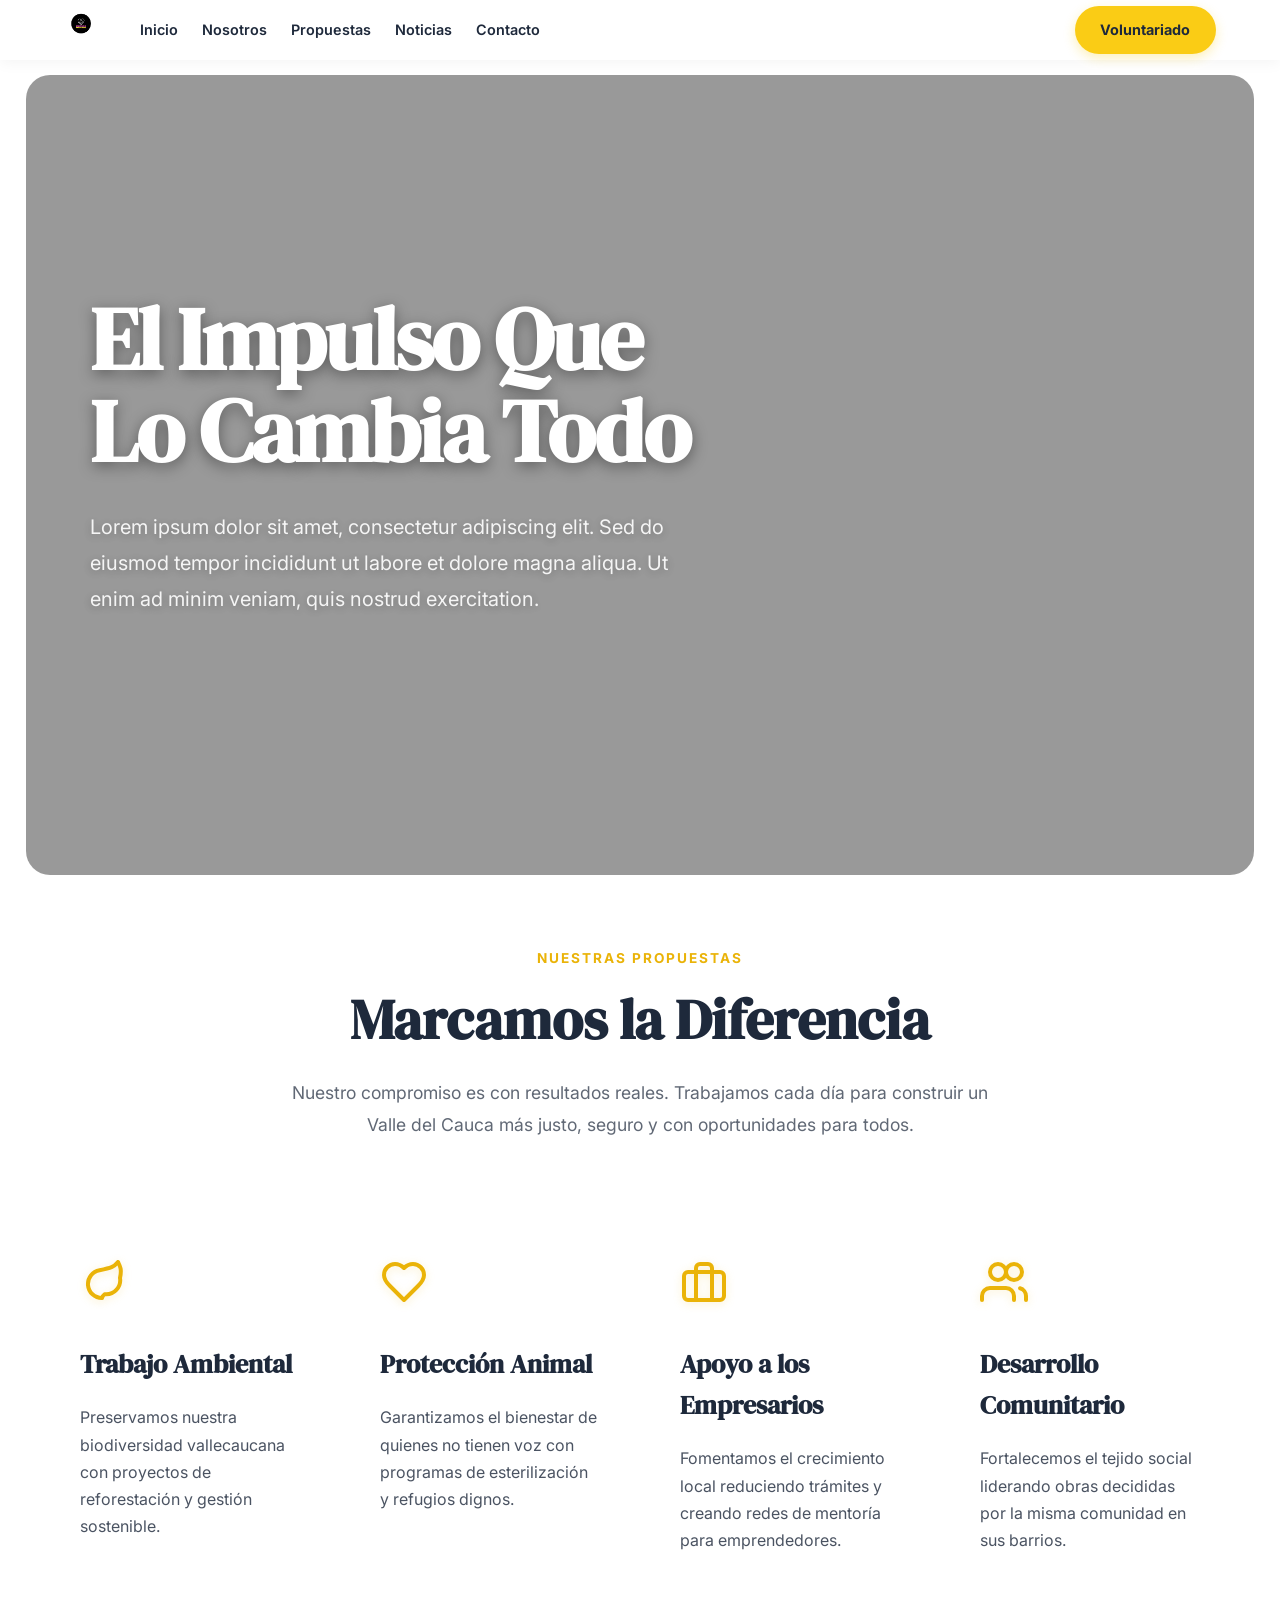
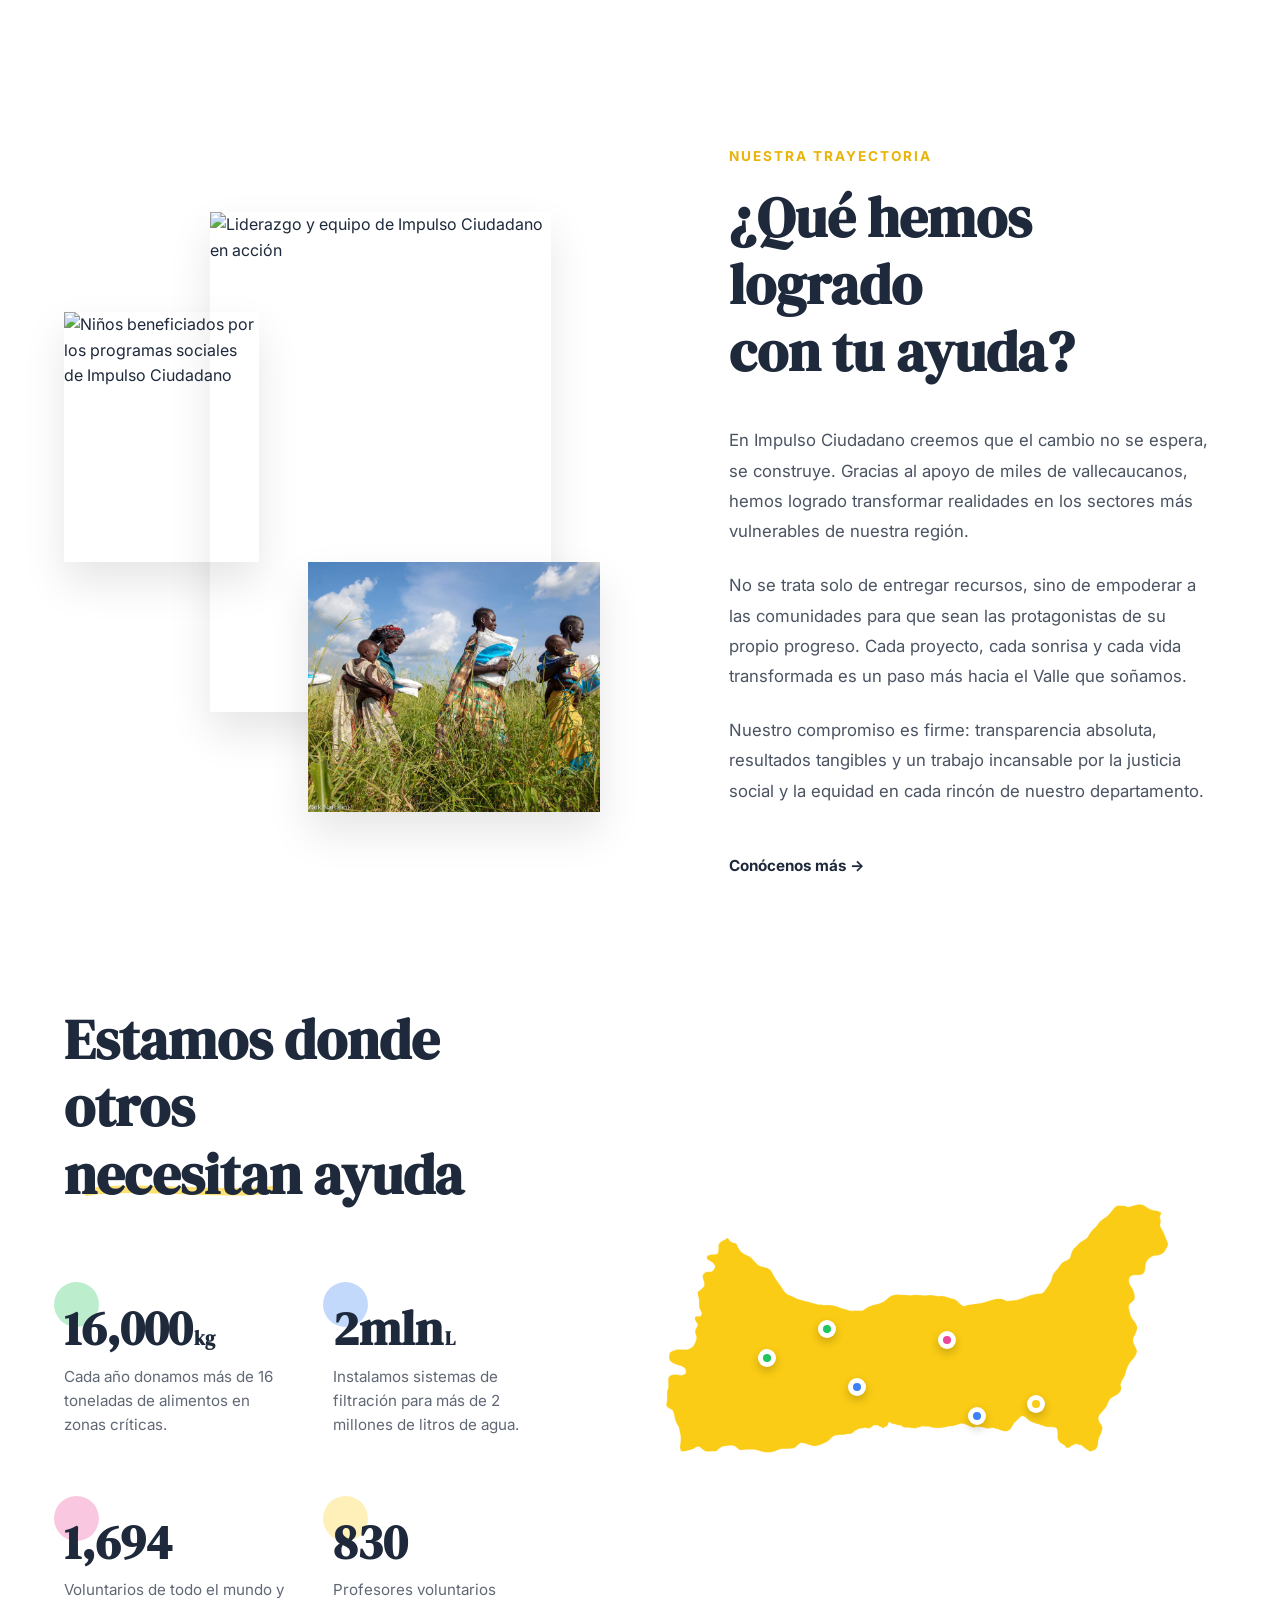
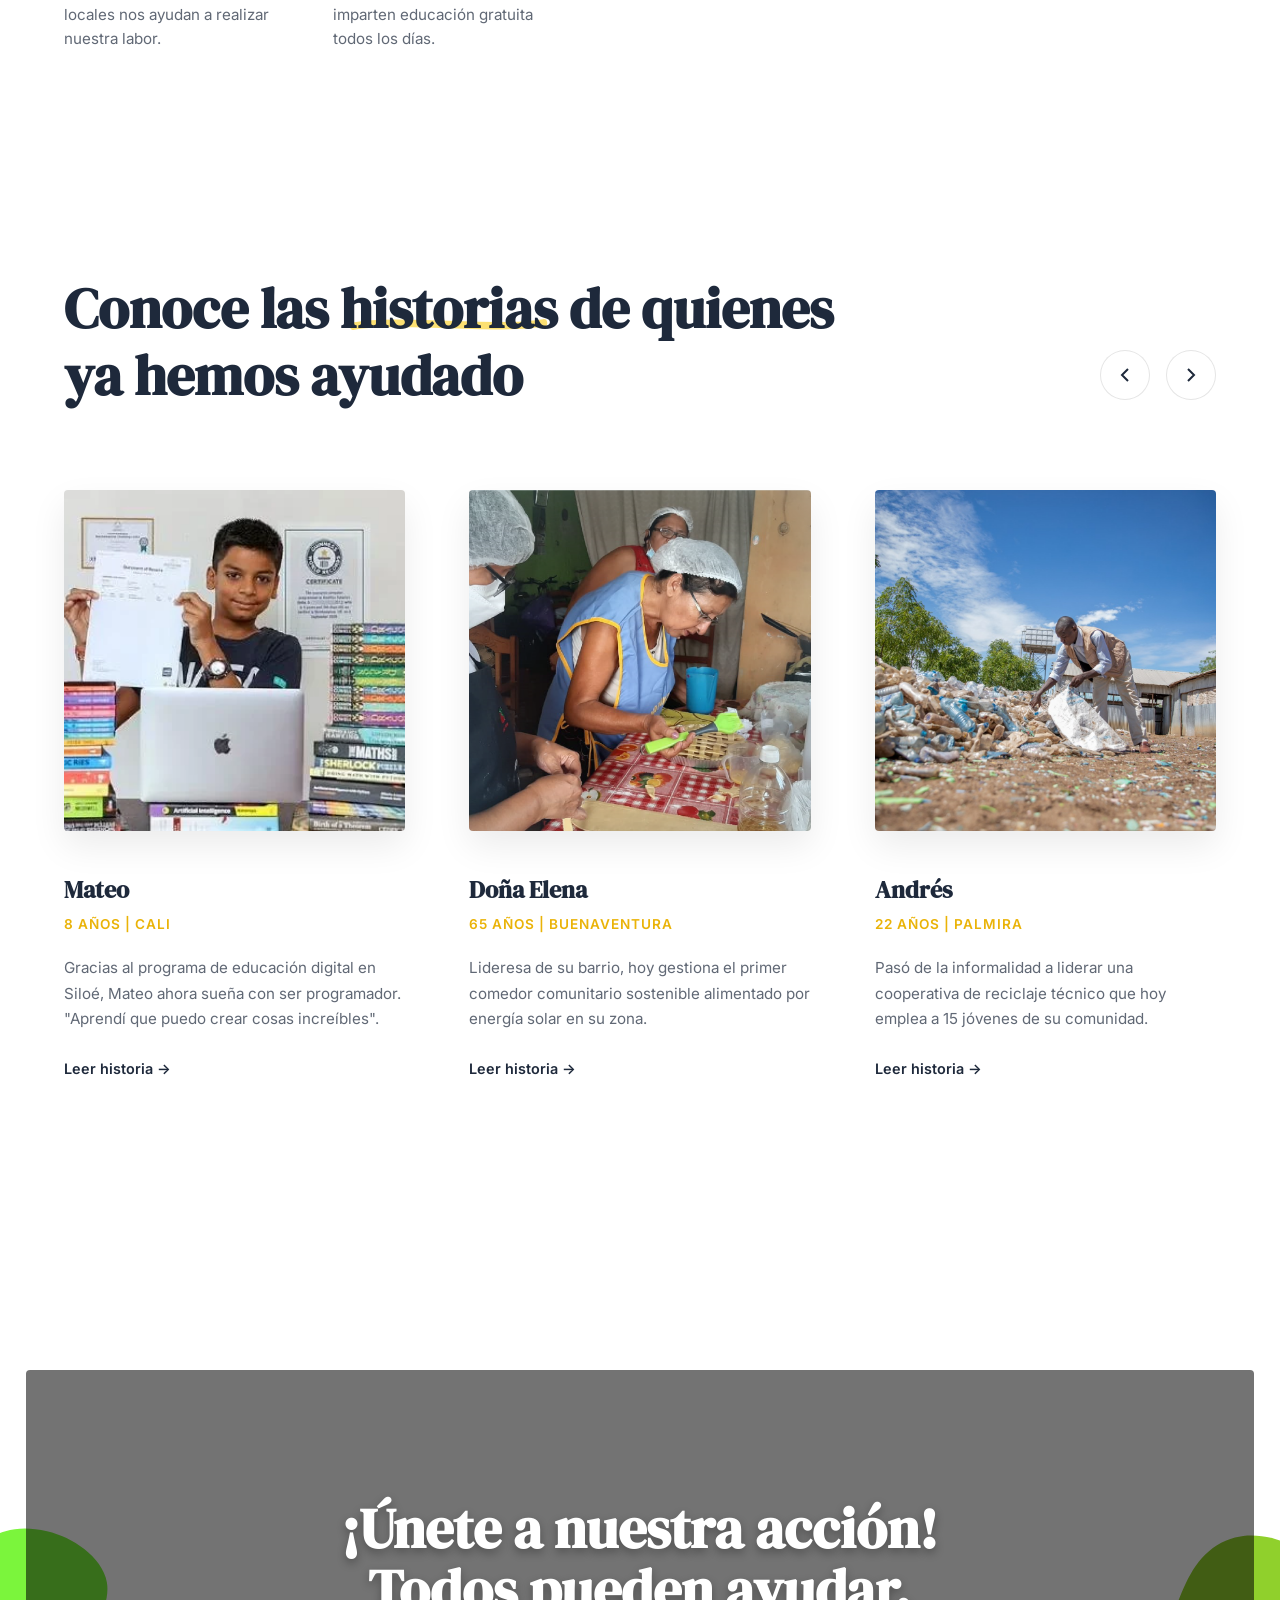
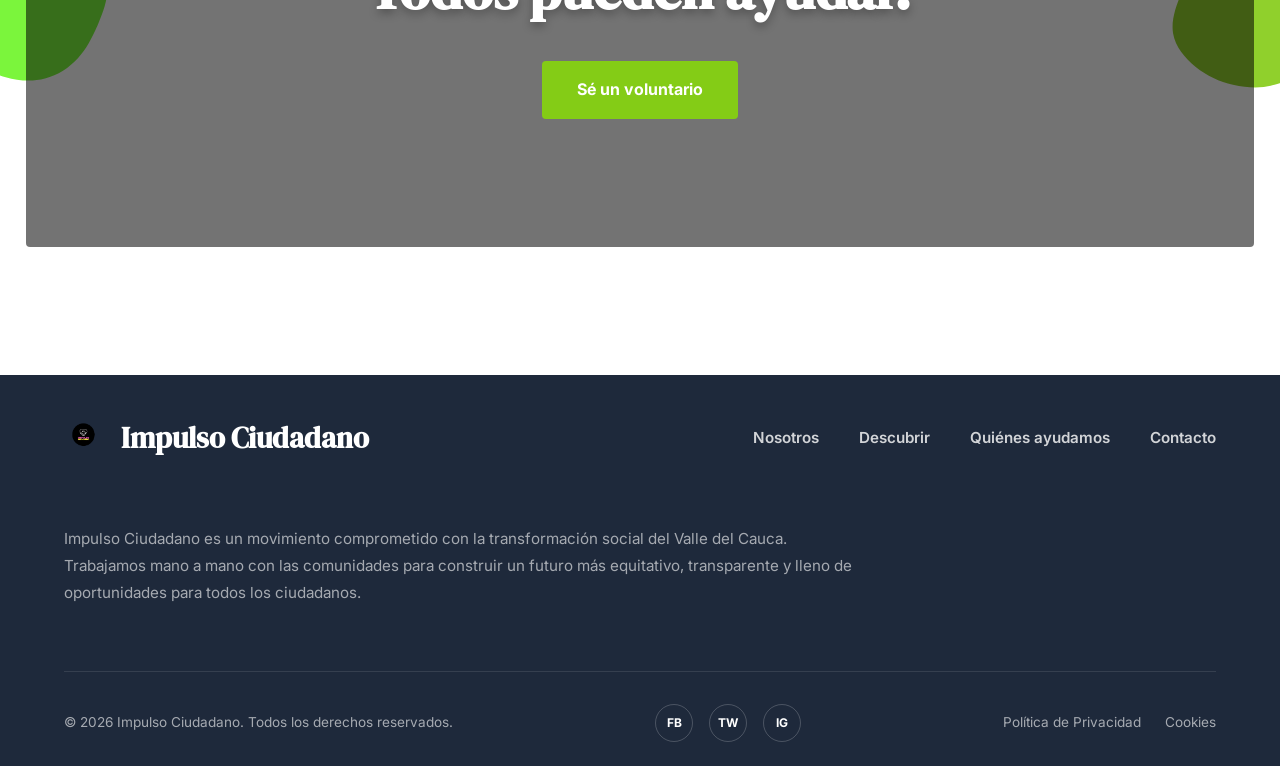
==== index.html @ 6edac65f "Update index.html" ====
<!DOCTYPE html>
<html lang="es">

<head>
    <!-- Esto es vital para el SEO básico y para que acepte tildes/eñes -->
    <meta charset="UTF-8">
    <meta name="viewport" content="width=device-width, initial-scale=1.0">
    <title>Impulso Ciudadano | Valle del Cauca</title>
    <meta name="description" content="Página oficial de Impulso Ciudadano. El cambio y futuro del Valle del Cauca.">

    <!-- Enlazamos nuestra hoja de estilos "CSS en su sitio" -->
    <link rel="stylesheet" href="style.css">

    <!-- Google Fonts: DM Serif Display para títulos y Inter para cuerpo -->
    <link
        href="https://fonts.googleapis.com/css2?family=DM+Serif+Display:ital@0;1&family=Inter:wght@400;700&display=swap"
        rel="stylesheet">
</head>

<body>

    <!-- 1. BARRA DE NAVEGACIÓN (HEADER) -->
    <header class="navbar" id="navbar">
        <!-- Contenedor para agrupar Logo y Links a la IZQUIERDA -->
        <div class="nav-left">
            <div class="logo-container">
                <a href="index.html">
                    <img src="assets/logo.png" alt="Logo Impulso Ciudadano" class="logo-img">
                </a>
            </div>

            <nav class="nav-menu" id="nav-menu">
                <ul class="nav-links">
                    <li><a href="#inicio">Inicio</a></li>
                    <li><a href="#nosotros">Nosotros</a></li>
                    <li><a href="#propuestas">Propuestas</a></li>
                    <li><a href="#noticias">Noticias</a></li>
                    <li><a href="#contacto">Contacto</a></li>
                    <li class="mobile-only"><a href="#voluntariado" class="btn-primary">Voluntariado</a></li>
                </ul>
            </nav>
        </div>

        <!-- LADO DERECHO: Botón de llamada a la acción y Menú Móvil -->
        <div class="header-actions">
            <a href="#voluntariado" class="btn-primary">Voluntariado</a>
            <button class="menu-toggle" id="menu-toggle" aria-label="Abrir menú">
                <span class="bar"></span>
                <span class="bar"></span>
                <span class="bar"></span>
            </button>
        </div>
    </header>

    <!-- 2. SECCIÓN PRINCIPAL (HERO) -->
    <section class="hero-section" id="inicio">
        <div class="hero-container">
            <!-- Columna Izquierda: Texto -->
            <div class="hero-text">
                <h1 class="hero-title">el impulso que <br>lo cambia todo</h1>
                <p class="hero-subtitle">
                    Lorem ipsum dolor sit amet, consectetur adipiscing elit. Sed do eiusmod tempor incididunt ut labore
                    et dolore magna aliqua. Ut enim ad minim veniam, quis nostrud exercitation.
                </p>
                <div class="hero-btns">
                </div>
            </div>

        </div>
    </section>

    <!-- 3. SECCIÓN DE PROPUESTAS (Marcamos la Diferencia) -->
    <section class="proposals-section" id="propuestas">
        <div class="proposals-header">
            <span class="section-tag">NUESTRAS PROPUESTAS</span>
            <h2 class="section-title">Marcamos la Diferencia</h2>
            <p class="section-subtitle">
                Nuestro compromiso es con resultados reales. Trabajamos cada día para construir
                un Valle del Cauca más justo, seguro y con oportunidades para todos.
            </p>
        </div>

        <div class="proposals-grid">
            <!-- Tarjeta 1: Seguridad -->
            <div class="proposal-card">
                <div class="card-icon">
                    <svg xmlns="http://www.w3.org/2000/svg" width="48" height="48" viewBox="0 0 24 24" fill="none"
                        stroke="currentColor" stroke-width="2" stroke-linecap="round" stroke-linejoin="round"
                        class="icon-yellow">
                        <path d="M11 20A7 7 0 0 1 9.8 6.1C15.5 5 17 4.48 19 2c1 2 2 3.5 1 8a7 7 0 0 1-7.7 8.1c-1.1.9-1.3 1.9-1.3 1.9z"></path>
                    </svg>
                </div>
                <h3 class="card-title">Trabajo Ambiental</h3>
                <p class="card-text">Preservamos nuestra biodiversidad vallecaucana con proyectos de reforestación y gestión sostenible.</p>
            </div>

            <!-- Tarjeta 2: Educación -->
            <div class="proposal-card">
                <div class="card-icon">
                    <svg xmlns="http://www.w3.org/2000/svg" width="48" height="48" viewBox="0 0 24 24" fill="none"
                        stroke="currentColor" stroke-width="2" stroke-linecap="round" stroke-linejoin="round"
                        class="icon-yellow">
                        <path d="M19 14c1.49-1.46 3-3.21 3-5.5A5.5 5.5 0 0 0 16.5 3c-1.76 0-3 .5-4.5 2-1.5-1.5-2.74-2-4.5-2A5.5 5.5 0 0 0 2 8.5c0 2.3 1.5 4.05 3 5.5l7 7Z"></path>
                    </svg>
                </div>
                <h3 class="card-title">Protección Animal</h3>
                <p class="card-text">Garantizamos el bienestar de quienes no tienen voz con programas de esterilización y refugios dignos.</p>
            </div>

            <!-- Tarjeta 3: Impacto Real -->
            <div class="proposal-card">
                <div class="card-icon">
                    <svg xmlns="http://www.w3.org/2000/svg" width="48" height="48" viewBox="0 0 24 24" fill="none"
                        stroke="currentColor" stroke-width="2" stroke-linecap="round" stroke-linejoin="round"
                        class="icon-yellow">
                        <rect x="2" y="7" width="20" height="14" rx="2" ry="2"></rect>
                        <path d="M16 21V5a2 2 0 0 0-2-2h-4a2 2 0 0 0-2 2v16"></path>
                    </svg>
                </div>
                <h3 class="card-title">Apoyo a los Empresarios</h3>
                <p class="card-text">Fomentamos el crecimiento local reduciendo trámites y creando redes de mentoría para emprendedores.</p>
            </div>

            <!-- Tarjeta 4: Red Social -->
            <div class="proposal-card">
                <div class="card-icon">
                    <svg xmlns="http://www.w3.org/2000/svg" width="48" height="48" viewBox="0 0 24 24" fill="none"
                        stroke="currentColor" stroke-width="2" stroke-linecap="round" stroke-linejoin="round"
                        class="icon-yellow">
                        <path d="M17 21v-2a4 4 0 0 0-4-4H5a4 4 0 0 0-4 4v2"></path>
                        <circle cx="9" cy="7" r="4"></circle>
                        <path d="M23 21v-2a4 4 0 0 0-3-3.87"></path>
                        <circle cx="17" cy="7" r="4"></circle>
                    </svg>
                </div>
                <h3 class="card-title">Desarrollo Comunitario</h3>
                <p class="card-text">Fortalecemos el tejido social liderando obras decididas por la misma comunidad en sus barrios.</p>
            </div>
        </div>
    </section>

    <!-- 4. SECCIÓN NOSOTROS (Sobre el Movimiento) -->
    <section class="about-section" id="nosotros">
        <!-- ... (Contenido anterior se mantiene) ... -->
        <div class="about-container">
            <!-- Columna Izquierda: Collage de Imágenes con Acentos Artísticos -->
            <div class="about-visuals">
                <div class="collage-grid">
                    <!-- Imagen Principal (Vertical) -->
                    <div class="collage-item main-img">
                        <!-- Imagen Principal: El corazón del equipo y su liderazgo -->
                        <img src="assets/img1.jpg" alt="Liderazgo y equipo de Impulso Ciudadano en acción">
                    </div>
                    <!-- Imagen Secundaria (Cuadrada Izquierda) -->
                    <div class="collage-item side-img">
                        <!-- Imagen Secundaria: Niños participando en actividades comunitarias -->
                        <img src="assets/b2.jpeg" alt="Niños beneficiados por los programas sociales de Impulso Ciudadano">
                    </div>
                    <!-- Imagen Terciaria (Detalle Abajo) -->
                    <div class="collage-item detail-img">
                        <!-- Imagen de Detalle: Resultados tangibles del trabajo social -->
                        <img src="assets/img3.jpg" alt="Proyectos sociales completados y resultados directos">
                    </div>
                    <!-- Acentos de Pincelada (Decoración) -->
                    <div class="brush-accent accent-1"></div>
                    <div class="brush-accent accent-2"></div>
                </div>
            </div>

            <!-- Columna Derecha: El Relato y Acción -->
            <div class="about-content">
                <span class="section-tag">NUESTRA TRAYECTORIA</span>
                <h2 class="section-title">¿Qué hemos logrado <br>con tu ayuda?</h2>

                <div class="about-text">
                    <p>
                        En Impulso Ciudadano creemos que el cambio no se espera, se construye. Gracias al apoyo de miles
                        de vallecaucanos, hemos logrado transformar realidades en los sectores más vulnerables de
                        nuestra región.
                    </p>
                    <p>
                        No se trata solo de entregar recursos, sino de empoderar a las comunidades para que sean las
                        protagonistas de su propio progreso. Cada proyecto, cada sonrisa y cada vida transformada es un
                        paso más hacia el Valle que soñamos.
                    </p>
                    <p>
                        Nuestro compromiso es firme: transparencia absoluta, resultados tangibles y un trabajo
                        incansable por la justicia social y la equidad en cada rincón de nuestro departamento.
                    </p>
                </div>

                <div class="about-actions">
                    <a href="#nosotros" class="link-more">Conócenos más →</a>
                </div>
            </div>
        </div>
    </section>

    <!-- 5. SECCIÓN IMPACTO (Cifras y Mapa de Palmira) -->
    <section class="impact-section" id="impacto">
        <div class="impact-container">
            <!-- Lado Izquierdo: Título y Cifras -->
            <div class="impact-info">
                <h2 class="section-title">Estamos donde otros <br><span class="highlight">necesitan</span> ayuda</h2>

                <div class="stats-grid">
                    <!-- Stat 1 -->
                    <div class="stat-item st-green">
                        <div class="stat-number">16,000<small>kg</small></div>
                        <p class="stat-desc">Cada año donamos más de 16 toneladas de alimentos en zonas críticas.</p>
                    </div>
                    <!-- Stat 2 -->
                    <div class="stat-item st-blue">
                        <div class="stat-number">2mln<small>L</small></div>
                        <p class="stat-desc">Instalamos sistemas de filtración para más de 2 millones de litros de agua.
                        </p>
                    </div>
                    <!-- Stat 3 -->
                    <div class="stat-item st-pink">
                        <div class="stat-number">1,694</div>
                        <p class="stat-desc">Voluntarios de todo el mundo y locales nos ayudan a realizar nuestra labor.
                        </p>
                    </div>
                    <!-- Stat 4 -->
                    <div class="stat-item st-yellow">
                        <div class="stat-number">830</div>
                        <p class="stat-desc">Profesores voluntarios imparten educación gratuita todos los días.</p>
                    </div>
                </div>
            </div>

            <!-- Lado Derecho: Mapa de Palmira Artístico -->
            <div class="impact-visual">
                <div class="map-wrapper">
                    <!-- Usamos la nueva imagen 'palmira 2' con una clase para aplicar colores dinámicamente -->
                    <div class="map-artistic-mask">
                        <img src="assets/palmira%202.png" alt="Mapa de impacto en Palmira" class="palmira-map-img">
                    </div>

                    <!-- Marcadores en el mapa (Bajados un poco para encajar en Palmira) -->
                    <div class="map-marker m-green" style="top: 55%; left: 25%;"></div>
                    <div class="map-marker m-blue" style="top: 60%; left: 40%;"></div>
                    <div class="map-marker m-pink" style="top: 52%; left: 55%;"></div>
                    <div class="map-marker m-yellow" style="top: 63%; left: 70%;"></div>
                    <div class="map-marker m-green" style="top: 50%; left: 35%;"></div>
                    <div class="map-marker m-blue" style="top: 65%; left: 60%;"></div>
                </div>
            </div>
        </div>
    </section>

    <!-- 6. SECCIÓN HISTORIAS (Testimonios de Impacto) -->
    <section class="stories-section" id="noticias">
        <!-- ... (Contenido anterior se mantiene) ... -->
        <div class="stories-container">
            <!-- Encabezado con Navegación -->
            <div class="stories-header">
                <h2 class="section-title">Conoce las <span class="highlight">historias</span> de quienes <br>ya hemos
                    ayudado</h2>
                <div class="stories-nav">
                    <button class="nav-btn prev" aria-label="Anterior">
                        <svg viewBox="0 0 24 24" fill="none" stroke="currentColor" stroke-width="2">
                            <path d="M15 18l-6-6 6-6" />
                        </svg>
                    </button>
                    <button class="nav-btn next" aria-label="Siguiente">
                        <svg viewBox="0 0 24 24" fill="none" stroke="currentColor" stroke-width="2">
                            <path d="M9 18l6-6-6-6" />
                        </svg>
                    </button>
                </div>
            </div>

            <!-- Rejilla de Historias -->
            <div class="stories-grid">
                <!-- Historia 1 -->
                <article class="story-card">
                    <div class="story-visual">
                        <img src="assets/c1.jpg" alt="Mateo">
                    </div>
                    <div class="story-info">
                        <h3 class="story-name">Mateo</h3>
                        <span class="story-meta">8 años | Cali</span>
                        <p class="story-desc">
                            Gracias al programa de educación digital en Siloé, Mateo ahora sueña con ser programador.
                            "Aprendí que puedo crear cosas increíbles".
                        </p>
                        <a href="#historias" class="link-story">Leer historia →</a>
                    </div>
                </article>

                <!-- Historia 2 -->
                <article class="story-card">
                    <div class="story-visual">
                        <img src="assets/c2.png" alt="Doña Elena">
                    </div>
                    <div class="story-info">
                        <h3 class="story-name">Doña Elena</h3>
                        <span class="story-meta">65 años | Buenaventura</span>
                        <p class="story-desc">
                            Lideresa de su barrio, hoy gestiona el primer comedor comunitario sostenible alimentado por
                            energía solar en su zona.
                        </p>
                        <a href="#historias" class="link-story">Leer historia →</a>
                    </div>
                </article>

                <!-- Historia 3 -->
                <article class="story-card">
                    <div class="story-visual">
                        <img src="assets/c3.jpg" alt="Andrés">
                    </div>
                    <div class="story-info">
                        <h3 class="story-name">Andrés</h3>
                        <span class="story-meta">22 años | Palmira</span>
                        <p class="story-desc">
                            Pasó de la informalidad a liderar una cooperativa de reciclaje técnico que hoy emplea a 15
                            jóvenes de su comunidad.
                        </p>
                        <a href="#historias" class="link-story">Leer historia →</a>
                    </div>
                </article>
            </div>
        </div>
    </section>

    <!-- 7. SECCIÓN CTA (Llamada a la Acción) -->
    <section class="cta-banner" id="voluntariado">
        <div class="cta-overlay"></div>
        <div class="cta-content">
            <h2 class="cta-title">¡Únete a nuestra acción!<br>Todos pueden ayudar.</h2>
            <div class="cta-buttons">
                <a href="#unete" class="btn-green-cta">Sé un voluntario</a>
            </div>
        </div>
        <!-- Acentos de Pincelada Decorativos -->
        <div class="brush-cta-left"></div>
        <div class="brush-cta-right"></div>
    </section>

    <!-- 9. FOOTER PROFESIONAL -->
    <footer class="footer-main">
        <div class="footer-top">
            <div class="footer-brand">
                <img src="assets/logo.png" alt="Logo Impulso Ciudadano" class="footer-logo">
                <span class="brand-name">Impulso Ciudadano</span>
            </div>
            <nav class="footer-nav">
                <a href="#nosotros">Nosotros</a>
                <a href="#descubrir">Descubrir</a>
                <a href="#quienes">Quiénes ayudamos</a>
                <a href="#contacto">Contacto</a>
            </nav>
        </div>
        <div class="footer-body">
            <p>Impulso Ciudadano es un movimiento comprometido con la transformación social del Valle del Cauca.
                Trabajamos mano a mano con las comunidades para construir un futuro más equitativo, transparente y lleno
                de oportunidades para todos los ciudadanos.</p>
        </div>
        <div class="footer-bottom">
            <p class="copyright">© 2026 Impulso Ciudadano. Todos los derechos reservados.</p>
            
            <!-- Redes Sociales reubicadas aquí para mayor limpieza -->
            <div class="social-links-footer">
                <a href="#" aria-label="Facebook">FB</a>
                <a href="#" aria-label="Twitter">TW</a>
                <a href="#" aria-label="Instagram">IG</a>
            </div>

            <div class="legal-links">
                <a href="#">Política de Privacidad</a>
                <a href="#">Cookies</a>
            </div>
        </div>
    </footer>

    <!-- Enlazamos nuestro JavaScript al final para que cargue súper rápido -->
    <script src="script.js"></script>
</body>

</html>
---- style.css ----
/*
  ¡Hola! Aquí está nuestra hoja de estilos pura.
  Empezamos definiendo nuestras "Variables" en :root para no tener que recordar
  cada código de color a lo largo del diseño.
*/
:root {
  --color-primary: #facc15;
  /* Amarillo brillante (Impulso) */
  --color-primary-dark: #eab308;
  /* Amarillo un poco más oscuro para gradientes premium */
  --color-secondary: #ffffff;
  /* Blanco puro (Transparencia) */
  --color-dark: #1e293b;
  /* Gris muy oscuro/Azulado para textos elegantes */
  --color-background: #fafafa;
  /* Un blanco un poquito grisáceo para dar profundidad */

  --font-main: "Inter", sans-serif;
  --font-titles: "DM Serif Display", serif;
}

/* =========================================
   RESETEOS Y CONFIGURACIONES BÁSICAS 
   ========================================= */
* {
  margin: 0;
  padding: 0;
  box-sizing: border-box;
  /* Esto evita que los marcos rompan los tamaños exactos */
}

body {
  font-family: var(--font-main);
  background-color: var(--color-secondary); /* Solid white background */
  color: var(--color-dark);
  line-height: 1.6;
}

a {
  text-decoration: none;
  color: inherit;
}

ul {
  list-style: none;
  /* Quitamos los viñetas (puntos) de las listas */
}

/* =========================================
   BARRA DE NAVEGACIÓN (HEADER)
   ========================================= */
.navbar {
  display: flex;
  justify-content: space-between;
  /* Espacio entre [Logo+Nav] y [Botón] */
  align-items: center;
  padding: 0 5%;
  background-color: var(--color-secondary);
  /* Antes era transparente, ahora blanco desde el inicio */
  box-shadow: 0 2px 15px rgba(0, 0, 0, 0.05);
  position: fixed;
  /* Flota sobre el contenido */
  width: 100%;
  top: 0;
  left: 0;
  z-index: 1000;
  height: 60px;
  /* Grosor ultra-minimalista */
  transition: all 0.4s cubic-bezier(0.4, 0, 0.2, 1);
}

/* Estado del Navbar cuando el usuario baja (Scroll) */
.navbar.scrolled {
  background-color: rgba(255, 255, 255, 0.95);
  /* Blanco con un toque traslúcido */
  backdrop-filter: blur(10px);
  /* Efecto cristalino (Glassmorphism) */
  height: 48px;
  /* Altura mínima en scroll */
  box-shadow: 0 4px 20px rgba(0, 0, 0, 0.08);
}

/* 1. Zona Izquierda Agrupada (Contenedor nuevo) */
.nav-left {
  display: flex;
  align-items: center;
  gap: 2.5rem;
  /* El espacio entre logo y links */
}

.logo-container {
  display: flex;
  align-items: center;
}

.logo-img {
  height: 35px;
  width: auto;
  transition: transform 0.3s ease;
}

/* 2. Menú de Navegación */
.nav-links {
  display: flex;
  gap: 1.5rem;
  align-items: center;
}

.nav-links li a {
  color: var(--color-dark);
  font-weight: 600;
  font-size: 0.9rem;
  transition: all 0.3s ease;
  position: relative;
  white-space: nowrap;
}

.nav-links li a::after {
  content: "";
  position: absolute;
  bottom: -5px;
  left: 0;
  width: 0%;
  height: 2px;
  background-color: var(--color-primary-dark);
  transition: all 0.3s ease;
}

.nav-links li a:hover::after {
  width: 100%;
}

/* 3. Lado Derecho */
.header-actions {
  display: flex;
  align-items: center;
  gap: 1rem;
}


/* Botón de Voluntariado Resaltado */
.btn-primary {
  background-color: var(--color-primary);
  color: var(--color-dark) !important;
  padding: 0.75rem 1.6rem;
  border-radius: 50px;
  font-weight: 700 !important;
  font-size: 0.9rem;
  box-shadow: 0 4px 12px rgba(250, 204, 21, 0.3);
  transition: all 0.3s ease !important;
  display: inline-block;
}

.btn-primary:hover {
  background-color: var(--color-dark);
  color: var(--color-secondary) !important;
  transform: translateY(-2px);
  box-shadow: 0 6px 18px rgba(0, 0, 0, 0.15);
}

/* BOTÓN HAMBURGUESA (Solo para móvil) */
.menu-toggle {
  display: none;
  flex-direction: column;
  gap: 5px;
  background: none;
  border: none;
  cursor: pointer;
  z-index: 1100;
  padding: 10px;
}

.menu-toggle .bar {
  width: 28px;
  height: 3px;
  background-color: var(--color-dark);
  border-radius: 5px;
}

/* =========================================
   ESTILOS RESPONSIVOS PARA EL HEADER
   ========================================= */
@media (max-width: 1024px) {
  .navbar {
    display: flex;
    /* En tablets volvemos a Flex para repartir espacio */
    justify-content: space-between;
  }

  .menu-toggle {
    display: flex;
  }

  .nav-menu {
    position: fixed;
    top: 0;
    right: -100%;
    width: 280px;
    height: 100vh;
    background-color: var(--color-secondary);
    box-shadow: -10px 0 30px rgba(0, 0, 0, 0.1);
    flex-direction: column;
    justify-content: flex-start;
    padding-top: 100px;
    transition: right 0.4s cubic-bezier(0.4, 0, 0.2, 1);
  }

  .nav-menu.active {
    right: 0;
  }

  .nav-links {
    flex-direction: column;
    gap: 2rem;
  }

  /* Ocultar botón de escritorio si es muy pequeño y dejarlo dentro del menú si prefieres */
  .header-actions .btn-primary {
    display: none;
    /* Lo ocultamos en la barra para que no estorbe */
  }

  .mobile-only {
    display: block !important;
    /* Lo mostramos dentro del menú lateral */
  }
}

/* Ocultar móvil-only en escritorio */
.mobile-only {
  display: none;
}



/* =========================================
   SECCIÓN HERO (Banner Principal Premium)
   ========================================= */
.hero-section {
  min-height: calc(100vh - 100px); /* 75px top + 25px bottom aprox */
  width: 96%; /* Pequeño margen a los costados */
  margin: 75px auto 25px auto; /* 75px para dejar espacio al header (60px) */
  border-radius: 24px; /* Esquinas redondeadas premium */
  display: flex;
  align-items: center;
  justify-content: center;
  /* Fondo con la foto b5 y un overlay oscuro para legibilidad del texto */
  background: linear-gradient(rgba(0, 0, 0, 0.4), rgba(0, 0, 0, 0.4)), url('assets/b5.jpeg');
  background-size: cover;
  background-position: center;
  background-attachment: fixed;
  position: relative;
  overflow: hidden;
  padding: 80px 5% 4rem 5%;
}

/* El bloque .hero-bg-map se oculta porque el mapa ahora está en el body */
.hero-bg-map {
  display: none;
}

/* Contenedor Principal (Flex o Grid) */
.hero-container {
  width: 100%;
  max-width: 1200px;
  display: block; /* Cambiamos a block para que el texto ocupe su espacio sobre el fondo */
  z-index: 10;
  position: relative;
}

/* Bloque de Texto (Izquierda) */
.hero-text {
  text-align: left;
  max-width: 800px;
  margin: 0 auto 0 0; /* Alineado a la izquierda */
  animation: fadeIn 0.8s ease-out;
}

.hero-title {
  font-family: var(--font-titles);
  font-size: clamp(3rem, 8vw, 5.5rem); /* Tamaño fluido */
  font-weight: 900;
  color: var(--color-secondary); /* Texto blanco */
  line-height: 1.05;
  margin-bottom: 2rem;
  letter-spacing: -2px;
  text-transform: capitalize;
  text-shadow: 0 4px 15px rgba(0, 0, 0, 0.4);
}

.hero-subtitle {
  font-size: 1.25rem;
  color: var(--color-secondary); /* Texto blanco */
  margin-bottom: 3.5rem;
  max-width: 600px;
  line-height: 1.8;
  opacity: 0.9;
  text-shadow: 0 2px 10px rgba(0, 0, 0, 0.3);
}

/* Bloque Visual (Derecha) */
/* .hero-visual y .main-hero-img han sido eliminados ya que el Hero ahora usa fondo de sección completo */

/* Estilo para el botón de "Donar ahora" */
.hero-btns .cta-button {
  background-color: var(--color-dark);
  color: var(--color-secondary);
  padding: 1rem 2.5rem;
  font-size: 1rem;
  font-weight: 600;
  border-radius: 50px;
  box-shadow: 0 10px 20px rgba(0, 0, 0, 0.1);
}

.hero-btns .cta-button:hover {
  background-color: var(--color-primary-dark);
  color: var(--color-dark);
}

/* =========================================
   SECCIÓN NOSOTROS (Sobre el Movimiento)
   ========================================= */
.about-section {
  padding: 4rem 5% 4rem 5%; /* Reducimos el padding inferior para mejor flujo */
  background-color: transparent;
  position: relative;
  overflow: hidden;
}

.about-container {
  max-width: 1300px;
  margin: 0 auto;
  display: grid;
  grid-template-columns: 1.2fr 1fr; /* Asimetría: más espacio para el collage */
  gap: 5rem;
  align-items: center;
}

/* 1. EL COLLAGE DE IMÁGENES (Uso de CSS Grid avanzado) */
.about-visuals {
  position: relative;
}

.collage-grid {
  display: grid;
  grid-template-columns: repeat(12, 1fr);
  grid-template-rows: repeat(12, 1fr);
  height: 600px;
  position: relative;
}

.collage-item {
  position: relative;
  z-index: 5;
  overflow: hidden;
  box-shadow: 0 20px 40px rgba(0, 0, 0, 0.1);
  transition: transform 0.4s ease;
}

.collage-item img {
  width: 100%;
  height: 100%;
  object-fit: cover;
  display: block;
}

/* Imagen Principal (Ocupa el centro-derecha del visual) */
.main-img {
  grid-column: 4 / 11;
  grid-row: 1 / 11;
  z-index: 5;
}

/* Imagen Secundaria (Arriba a la izquierda, solapada) */
.side-img {
  grid-column: 1 / 5;
  grid-row: 3 / 8;
  z-index: 10;
  /* El marco blanco se ha eliminado por solicitud del usuario */
}

/* Imagen de Detalle (Abajo, solapada) */
.detail-img {
  grid-column: 6 / 12;
  grid-row: 8 / 13;
  z-index: 10;
}

/* 2. ACENTOS ARTÍSTICOS (Pinceladas) */
.brush-accent {
  position: absolute;
  background-size: contain;
  background-repeat: no-repeat;
  z-index: 1; /* Por debajo de las fotos */
  pointer-events: none;
}

.accent-1 {
  background-image: url("brush_strokes_decoration_1775867024935.png");
  top: -5%;
  right: 15%;
  width: 250px;
  height: 250px;
  transform: rotate(15deg);
  opacity: 0.8;
}

.accent-2 {
  background-image: url("brush_strokes_decoration_1775867024935.png");
  bottom: 0%;
  left: 5%;
  width: 200px;
  height: 200px;
  transform: rotate(-160deg) scaleX(-1); /* Reflejada y rotada */
  filter: hue-rotate(90deg); /* Cambiamos el tono para variar el color */
  opacity: 0.6;
}

/* 3. CONTENIDO Y TEXTO */
.about-content {
  text-align: left;
}

.about-text {
  margin: 2.5rem 0;
}

.about-text p {
  font-size: 1.05rem;
  color: var(--color-dark);
  opacity: 0.8;
  margin-bottom: 1.5rem;
  line-height: 1.8;
}

.about-actions {
  display: flex;
  align-items: center;
  gap: 2rem;
  margin-top: 3rem;
}

.link-more {
  font-weight: 700;
  color: var(--color-dark);
  font-size: 0.95rem;
  transition: transform 0.3s ease;
}

.link-more:hover {
  transform: translateX(5px);
}

.btn-dark {
  background-color: var(--color-dark);
  color: var(--color-secondary);
  padding: 0.8rem 2rem;
  border-radius: 5px; /* Un poco más cuadrado y serio para esta sección */
  font-weight: 600;
  transition: all 0.3s ease;
}

.btn-dark:hover {
  background-color: var(--color-primary-dark);
  color: var(--color-dark);
}

/* RESPONSIVO PARA NOSOTROS */
@media (max-width: 1024px) {
  .about-container {
    grid-template-columns: 1fr;
    gap: 4rem;
  }

  .collage-grid {
    height: 500px;
    max-width: 600px;
    margin: 0 auto;
  }
}

@media (max-width: 768px) {
  .about-section {
    padding: 4rem 5%;
  }
  
  .collage-grid {
    height: 400px;
  }
  
  .about-actions {
    flex-direction: column;
    align-items: flex-start;
    gap: 1.5rem;
  }
}

/* =========================================
   SECCIÓN HISTORIAS (Testimonios de Impacto)
   ========================================= */
.stories-section {
  padding: 6rem 5% 10rem 5%;
  background-color: transparent;
}

.stories-container {
  max-width: 1300px;
  margin: 0 auto;
}

/* 1. CABECERA CON NAVEGACIÓN */
.stories-header {
  display: flex;
  justify-content: space-between;
  align-items: flex-end;
  margin-bottom: 5rem;
  gap: 2rem;
}

.stories-header .section-title {
  margin-bottom: 0;
  text-align: left;
}

/* El resaltado de pincelada en el título */
.highlight {
  position: relative;
  display: inline-block;
  white-space: nowrap;
}

.highlight::after {
  content: "";
  position: absolute;
  bottom: 5px;
  left: -10px;
  width: calc(100% + 20px);
  height: 25px;
  background-image: url("data:image/svg+xml,%3Csvg viewBox='0 0 400 50' xmlns='http://www.w3.org/2000/svg'%3E%3Cpath d='M10,25 C100,10 300,40 390,25' stroke='%23facc15' stroke-width='15' fill='none' stroke-linecap='round' opacity='0.6'/%3E%3C/svg%3E");
  background-size: 100% 100%;
  background-repeat: no-repeat;
  z-index: -1;
  transform: rotate(-1deg);
}

.stories-nav {
  display: flex;
  gap: 1rem;
  margin-bottom: 10px;
}

.nav-btn {
  width: 50px;
  height: 50px;
  border-radius: 50%;
  border: 1px solid rgba(0, 0, 0, 0.1);
  background-color: var(--color-secondary);
  color: var(--color-dark);
  display: flex;
  align-items: center;
  justify-content: center;
  cursor: pointer;
  transition: all 0.3s ease;
}

.nav-btn:hover {
  background-color: var(--color-dark);
  color: var(--color-secondary);
  border-color: var(--color-dark);
}

.nav-btn svg {
  width: 24px;
  height: 24px;
}

/* 2. REJILLA DE TARJETAS DE HISTORIAS */
.stories-grid {
  display: grid;
  grid-template-columns: repeat(3, 1fr);
  gap: 4rem;
}

.story-card {
  display: flex;
  flex-direction: column;
  position: relative;
}

.story-visual {
  width: 100%;
  margin-bottom: 2rem;
  position: relative;
}

/* Mancha verde decorativa detrás de la imagen */
.story-visual::before {
  content: "";
  position: absolute;
  top: 10%;
  right: -15px;
  width: 80px;
  height: 120px;
  background-image: url("brush_strokes_decoration_1775867024935.png");
  background-size: contain;
  background-repeat: no-repeat;
  z-index: -1;
  filter: hue-rotate(85deg) brightness(0.9);
  opacity: 0.7;
}

.story-visual img {
  width: 100%;
  aspect-ratio: 1 / 1; /* Cuadrado perfecto */
  object-fit: cover;
  box-shadow: 0 15px 35px rgba(0, 0, 0, 0.08);
  border-radius: 4px; /* Un toque casi imperceptible de redondeo */
}

.story-name {
  font-family: var(--font-titles);
  font-size: 1.5rem;
  color: var(--color-dark);
  margin-bottom: 0.3rem;
}

.story-meta {
  font-size: 0.85rem;
  font-weight: 600;
  color: var(--color-primary-dark);
  text-transform: uppercase;
  letter-spacing: 1px;
  display: block;
  margin-bottom: 1.2rem;
}

.story-desc {
  font-size: 0.95rem;
  color: var(--color-dark);
  opacity: 0.7;
  line-height: 1.7;
  margin-bottom: 1.5rem;
  flex-grow: 1; /* Empuja el enlace hacia abajo */
}

.link-story {
  font-weight: 600;
  color: var(--color-dark);
  text-decoration: none;
  font-size: 0.9rem;
  transition: transform 0.3s ease;
  display: inline-block;
}

.link-story:hover {
  transform: translateX(5px);
}

/* RESPONSIVO HISTORIAS */
@media (max-width: 1024px) {
  .stories-grid {
    grid-template-columns: repeat(2, 1fr);
    gap: 3rem;
  }
}

@media (max-width: 768px) {
  .stories-header {
    flex-direction: column;
    align-items: flex-start;
  }
  
  .stories-nav {
    margin-top: 1.5rem;
  }

  .stories-header .section-title {
    font-size: 2.2rem;
  }

  .stories-grid {
    grid-template-columns: 1fr;
    gap: 4rem;
  }
}

/* =========================================
   SECCIÓN IMPACTO (Estadísticas y Mapa)
   ========================================= */
.impact-section {
  padding: 4rem 5% 8rem 5%;
  background-color: transparent;
}

.impact-container {
  max-width: 1400px;
  margin: 0 auto;
  display: grid;
  grid-template-columns: 0.9fr 1.1fr; /* Damos un poco más de peso a la derecha para el mapa */
  gap: 4rem;
  align-items: center;
}

/* 1. CIFRAS DE IMPACTO (Izquierda) */
.stats-grid {
  display: grid;
  grid-template-columns: repeat(2, 1fr);
  gap: 3rem;
  margin-top: 4rem;
}

.stat-item {
  position: relative;
  padding-top: 2rem;
}

/* El círculo decorativo de color detrás del número */
.stat-item::before {
  content: "";
  position: absolute;
  top: 10px;
  left: -10px;
  width: 45px;
  height: 45px;
  border-radius: 50%;
  opacity: 0.3;
  z-index: -1;
}

.st-green::before { background-color: #22c55e; }
.st-blue::before { background-color: #3b82f6; }
.st-pink::before { background-color: #ec4899; }
.st-yellow::before { background-color: var(--color-primary); }

.stat-number {
  font-family: var(--font-titles);
  font-size: 3rem;
  color: var(--color-dark);
  line-height: 1;
  margin-bottom: 0.8rem;
  font-weight: 800;
}

.stat-number small {
  font-size: 1.2rem;
  margin-left: 2px;
}

.stat-desc {
  font-size: 0.95rem;
  color: var(--color-dark);
  opacity: 0.7;
  max-width: 220px;
}

/* 2. MAPA DE PALMIRA CON MARCADORES (Derecha) */
.impact-visual {
  display: flex;
  justify-content: center;
  align-items: center;
}

.map-wrapper {
  position: relative;
  width: 100%;
  max-width: 750px; /* Aumentado de 550px a 750px */
}

/* 2. EL MAPA CON MÁSCARA DE COLOR (Técnica Pro) */
.map-artistic-mask {
  width: 100%;
  height: auto;
  aspect-ratio: 1.1 / 1;
  /* Usamos la imagen de pinceladas como "fondo" para que la textura sea real */
  background-image: url("brush_strokes_decoration_1775867024935.png");
  background-size: cover;
  background-position: center;
  background-color: #facc15; /* Color base por si la imagen no cubre todo */
  
  /* La máscara recortará esas pinceladas con la silueta de Palmira */
  -webkit-mask-image: url("assets/palmira%202.png");
  mask-image: url("assets/palmira%202.png");
  -webkit-mask-size: contain;
  mask-size: contain;
  -webkit-mask-repeat: no-repeat;
  mask-repeat: no-repeat;
  -webkit-mask-position: center;
  mask-position: center;
  position: relative;
}

/* Ocultamos la imagen original pero mantenemos su espacio si fuera necesario (opcional) */
.palmira-map-img {
  width: 100%;
  height: auto;
  opacity: 0; /* Solo la usamos como referencia de tamaño o accesible */
  display: block;
}

/* El Marcador: Círculo blanco con punto de color */
.map-marker {
  position: absolute;
  width: 18px;
  height: 18px;
  background-color: #ffffff;
  border-radius: 50%;
  box-shadow: 0 4px 10px rgba(0, 0, 0, 0.2);
  display: flex;
  align-items: center;
  justify-content: center;
  transform: translate(-50%, -50%); /* Centrado exacto sobre el punto % */
  transition: all 0.3s ease;
  z-index: 10; /* Aseguramos que estén por encima del mapa */
}

.map-marker:hover {
  transform: translate(-50%, -50%) scale(1.4);
  z-index: 100;
}

/* El punto de color interno del marcador */
.map-marker::after {
  content: "";
  width: 8px;
  height: 8px;
  border-radius: 50%;
}

.m-green::after { background-color: #22c55e; }
.m-blue::after { background-color: #3b82f6; }
.m-pink::after { background-color: #ec4899; }
.m-yellow::after { background-color: var(--color-primary); }

/* RESPONSIVO IMPACTO */
@media (max-width: 1024px) {
  .impact-container {
    grid-template-columns: 1fr;
    gap: 5rem;
    text-align: center;
  }

  .impact-info {
    order: 1;
  }

  .impact-visual {
    order: 2;
  }

  .stats-grid {
    justify-content: center;
  }

  .stat-item {
    display: flex;
    flex-direction: column;
    align-items: center;
  }
}

@media (max-width: 768px) {
  .stats-grid {
    grid-template-columns: 1fr;
    gap: 2.5rem;
  }

  .stat-number {
    font-size: 2.5rem;
  }
}

/* =========================================
   ANIMACIONES Y RESPONSIVO
   ========================================= */

@keyframes fadeIn {
  from {
    opacity: 0;
    transform: translateY(30px);
  }

  to {
    opacity: 1;
    transform: translateY(0);
  }
}

@keyframes fadeInRight {
  from {
    opacity: 0;
    transform: translateX(50px);
  }

  to {
    opacity: 1;
    transform: translateX(0);
  }
}

/* =========================================
   SECCIÓN DE PROPUESTAS (Pilares)
   ========================================= */
.proposals-section {
  padding: 3rem 5% 6rem 5%;
  margin-top: 0; /* Eliminamos el margen negativo para bajar la sección */
  position: relative;
  z-index: 20;
  background-color: transparent;
  text-align: left; /* Cambiado a izquierda para mayor elegancia */
}

.proposals-header {
  margin-bottom: 5rem;
  max-width: 700px;
  margin-left: auto; /* Centrado */
  margin-right: auto;
  text-align: center; /* Texto centrado */
  animation: fadeIn 1s ease-out;
}

.section-tag {
  color: var(--color-primary-dark);
  font-weight: 700;
  font-size: 0.85rem;
  letter-spacing: 2px;
  text-transform: uppercase;
  margin-bottom: 1rem;
  display: block;
}

.section-title {
  font-family: var(--font-titles);
  font-size: 3.5rem;
  color: var(--color-dark);
  margin-bottom: 1.5rem;
  line-height: 1.2;
}

.section-subtitle {
  font-size: 1.1rem;
  color: var(--color-dark);
  opacity: 0.7;
  line-height: 1.8;
}

/* Rejilla de Tarjetas */
.proposals-grid {
  display: grid;
  grid-template-columns: repeat(4, 1fr);
  gap: 3rem; /* Aumentamos el espacio */
  max-width: 1400px;
  margin: 0 auto;
}

/* Tarjeta Minimalista (Nuevo Diseño) */
.proposal-card {
  background-color: transparent; /* Fondo limpio */
  padding: 2rem 1rem;
  border-radius: 0;
  box-shadow: none; /* Sin sombra por defecto */
  transition: all 0.4s ease;
  display: flex;
  flex-direction: column;
  align-items: flex-start; /* Alineación a la izquierda */
  position: relative;
  border: none;
  overflow: visible;
}

/* El "Blob" / Mancha de fondo orgánica */
.proposal-card::before {
  content: "";
  position: absolute;
  top: 50%;
  left: 50%;
  width: 140%;
  height: 120%;
  background-image: url("data:image/svg+xml,%3Csvg viewBox='0 0 200 200' xmlns='http://www.w3.org/2000/svg'%3E%3Cpath fill='%23F5F1E9' d='M44.7,-76.4C58.2,-69.2,70.1,-59.1,79.5,-46.5C88.8,-33.9,95.6,-18.8,94.2,-4.2C92.8,10.4,83.2,24.5,73.4,37.1C63.6,49.7,53.7,60.8,41.5,68.7C29.3,76.7,14.7,81.3,0.1,81.2C-14.5,81.1,-28.9,76.2,-41.7,68.5C-54.4,60.8,-65.4,50.3,-73.4,37.7C-81.4,25.2,-86.4,10.6,-86.7,-4.1C-87,-18.8,-82.7,-33.6,-74.6,-46.3C-66.5,-59,-54.6,-69.5,-41.2,-76.8C-27.8,-84.1,-13.9,-88.2,0.1,-88.4C14.2,-88.6,28.3,-84.9,44.7,-76.4Z' transform='translate(100 100)' /%3E%3C/svg%3E");
  background-size: contain;
  background-repeat: no-repeat;
  background-position: center;
  transform: translate(-60%, -50%) scale(0.8);
  opacity: 0;
  transition: all 0.6s cubic-bezier(0.165, 0.84, 0.44, 1);
  z-index: -1;
  pointer-events: none;
}

.proposal-card:hover::before {
  opacity: 1;
  transform: translate(-55%, -50%) scale(1.1) rotate(5deg);
}

.card-icon {
  margin-bottom: 2rem;
  color: var(--color-dark);
  width: 60px;
  height: 60px;
  display: flex;
  align-items: center;
  justify-content: flex-start; /* Icono a la izquierda */
  transition: transform 0.3s ease;
}

.proposal-card:hover .card-icon {
  transform: translateY(-5px);
}

.icon-yellow {
  color: var(--color-primary-dark);
  filter: drop-shadow(0 2px 4px rgba(234, 179, 8, 0.2));
}

.card-title {
  font-family: var(--font-titles);
  font-size: 1.6rem;
  margin-bottom: 1.2rem;
  color: var(--color-dark);
  position: relative;
  display: inline-block;
}

/* Línea sutil bajo el título al hacer hover */
.card-title::after {
  content: "";
  position: absolute;
  bottom: -4px;
  left: 0;
  width: 0;
  height: 2px;
  background-color: var(--color-dark);
  transition: width 0.3s ease;
}

.proposal-card:hover .card-title::after {
  width: 100%;
}

.card-text {
  font-size: 1rem;
  color: var(--color-dark);
  opacity: 0.8;
  line-height: 1.7;
}

/* Ajustes Responsivos para las tarjetas */
@media (max-width: 1200px) {
  .proposals-grid {
    grid-template-columns: repeat(2, 1fr);
    /* 2 Columnas en tablets */
  }
}

@media (max-width: 768px) {
  .proposals-grid {
    grid-template-columns: 1fr;
    /* 1 Columna en móviles */
  }

  .section-title {
    font-size: 2.5rem;
  }
}

/* =========================================
   SECCIÓN CTA (Join our action - Referencia Kalypsia)
   ========================================= */
.cta-banner {
  position: relative;
  width: 96%; /* Ajustado para coincidir con el ancho del Hero */
  max-width: 1400px; /* Permitimos mayor expansión en pantallas grandes */
  max-height: 485px;
  margin: 8rem auto 8rem auto; /* Añadimos 8rem abajo para separar del footer */
  padding: 8rem 2rem;
  background-image: url("assets/b3.jpeg"); /* Nueva imagen b3 */
  background-size: cover;
  background-position: center top; /* Encuadre superior para no cortar la cabeza del niño */
  border-radius: 4px;
  overflow: visible; /* Permitimos que los pinceles sobresalgan */
  display: flex;
  align-items: center;
  justify-content: center;
  text-align: center;
  color: var(--color-secondary);
}

.cta-overlay {
  position: absolute;
  top: 0;
  left: 0;
  width: 100%;
  height: 100%;
  background-color: rgba(0, 0, 0, 0.55);
  border-radius: 4px;
  z-index: 1;
}

.cta-content {
  position: relative;
  z-index: 10;
  max-width: 700px;
}

.cta-title {
  font-family: var(--font-titles);
  font-size: 3.5rem;
  line-height: 1.1;
  margin-bottom: 2.5rem;
  font-weight: 700;
  text-shadow: 0 4px 10px rgba(0, 0, 0, 0.3);
}

.cta-buttons {
  display: flex;
  gap: 1.5rem;
  justify-content: center;
}

/* Botones específicos de la sección CTA */
.btn-orange {
  background-color: #f59e0b; /* Naranja Kalypsia */
  color: white;
  padding: 1rem 2.2rem;
  border-radius: 4px;
  font-weight: 700;
  transition: transform 0.3s ease, background 0.3s ease;
}

.btn-green-cta {
  background-color: #84cc16; /* Verde Kalypsia */
  color: white;
  padding: 1rem 2.2rem;
  border-radius: 4px;
  font-weight: 700;
  transition: transform 0.3s ease, background 0.3s ease;
}

.btn-orange:hover, .btn-green-cta:hover {
  transform: translateY(-3px);
  filter: brightness(1.1);
}

/* ACENTOS DE PINCELADA LATERALES */
.brush-cta-left, .brush-cta-right {
  position: absolute;
  width: 180px;
  height: 180px;
  background-image: url("data:image/svg+xml,%3Csvg viewBox='0 0 200 200' xmlns='http://www.w3.org/2000/svg'%3E%3Cpath fill='%23facc15' d='M44.7,-76.4C58.2,-69.2,70.1,-59.1,79.5,-46.5C88.8,-33.9,95.6,-18.8,94.2,-4.2C92.8,10.4,83.2,24.5,73.4,37.1C63.6,49.7,53.7,60.8,41.5,68.7C29.3,76.7,14.7,81.3,0.1,81.2C-14.5,81.1,-28.9,76.2,-41.7,68.5C-54.4,60.8,-65.4,50.3,-73.4,37.7C-81.4,25.2,-86.4,10.6,-86.7,-4.1C-87,-18.8,-82.7,-33.6,-74.6,-46.3C-66.5,-59,-54.6,-69.5,-41.2,-76.8C-27.8,-84.1,-13.9,-88.2,0.1,-88.4C14.2,-88.6,28.3,-84.9,44.7,-76.4Z' transform='translate(100 100)' /%3E%3C/svg%3E");
  background-size: contain;
  background-repeat: no-repeat;
  z-index: -1;
  opacity: 0.9;
}

.brush-cta-left {
  left: -90px;
  top: 50%;
  transform: translateY(-50%) rotate(-15deg);
  filter: hue-rotate(45deg); /* Ajuste para que se vea más verde/amarillo */
}

.brush-cta-right {
  right: -90px;
  top: 50%;
  transform: translateY(-50%) rotate(165deg);
  background-image: url("data:image/svg+xml,%3Csvg viewBox='0 0 200 200' xmlns='http://www.w3.org/2000/svg'%3E%3Cpath fill='%2384cc16' d='M44.7,-76.4C58.2,-69.2,70.1,-59.1,79.5,-46.5C88.8,-33.9,95.6,-18.8,94.2,-4.2C92.8,10.4,83.2,24.5,73.4,37.1C63.6,49.7,53.7,60.8,41.5,68.7C29.3,76.7,14.7,81.3,0.1,81.2C-14.5,81.1,-28.9,76.2,-41.7,68.5C-54.4,60.8,-65.4,50.3,-73.4,37.7C-81.4,25.2,-86.4,10.6,-86.7,-4.1C-87,-18.8,-82.7,-33.6,-74.6,-46.3C-66.5,-59,-54.6,-69.5,-41.2,-76.8C-27.8,-84.1,-13.9,-88.2,0.1,-88.4C14.2,-88.6,28.3,-84.9,44.7,-76.4Z' transform='translate(100 100)' /%3E%3C/svg%3E");
}

/* =========================================
   BARRA DE CONTACTO
   ========================================= */
/* .contact-bar y relacionados han sido eliminados por solicitud del usuario */

/* =========================================
   FOOTER PRINCIPAL
   ========================================= */
.footer-main {
  background-color: var(--color-dark); /* Fondo negro/gris oscuro */
  padding: 2.5rem 5% 1.5rem 5%; /* Reducido de 5rem-3rem a 2.5rem-1.5rem */
  color: var(--color-secondary); /* Texto blanco */
}

.footer-top {
  max-width: 1200px;
  margin: 0 auto 4rem auto;
  display: flex;
  justify-content: space-between;
  align-items: center;
}

.footer-brand {
  display: flex;
  align-items: center;
  gap: 1rem;
}

.footer-logo {
  height: 40px;
  width: auto;
}

.brand-name {
  font-family: var(--font-titles);
  font-size: 1.8rem;
  font-weight: 700;
}

.footer-nav {
  display: flex;
  gap: 2.5rem;
}

.footer-nav a {
  font-weight: 600;
  font-size: 0.95rem;
  color: var(--color-secondary);
  opacity: 0.8;
  transition: all 0.3s ease;
}

.footer-nav a:hover {
  color: var(--color-primary);
  opacity: 1;
}

.btn-black {
  background-color: #000;
  color: white;
  padding: 0.8rem 1.8rem;
  border-radius: 4px;
  font-weight: 700;
  font-size: 0.9rem;
  transition: opacity 0.3s ease;
}

.btn-black:hover {
  opacity: 0.8;
}

.footer-body {
  max-width: 1200px;
  margin: 0 auto 4rem auto;
}

.footer-body p {
  font-size: 0.95rem;
  opacity: 0.6;
  max-width: 800px;
  line-height: 1.8;
}

.footer-bottom {
  max-width: 1200px;
  margin: 0 auto;
  padding-top: 2rem;
  border-top: 1px solid rgba(255, 255, 255, 0.1);
  display: flex;
  justify-content: space-between;
  align-items: center;
  font-size: 0.85rem;
}

.copyright {
  opacity: 0.6;
}

/* Estilos de Redes Sociales en su nueva ubicación */
.social-links-footer {
  display: flex;
  gap: 1rem;
}

.social-links-footer a {
  width: 38px;
  height: 38px;
  border-radius: 50%;
  border: 1px solid rgba(255, 255, 255, 0.2);
  color: var(--color-secondary);
  display: flex;
  align-items: center;
  justify-content: center;
  font-size: 0.75rem;
  font-weight: 700;
  transition: all 0.3s ease;
}

.social-links-footer a:hover {
  background-color: var(--color-primary);
  color: var(--color-dark);
  border-color: var(--color-primary);
  transform: translateY(-3px);
}

.legal-links {
  display: flex;
  gap: 1.5rem;
  opacity: 0.6;
}

/* RESPONSIVO PARA EL CIERRE */
@media (max-width: 1024px) {
  .footer-top {
    flex-direction: column;
    gap: 3rem;
  }
}

@media (max-width: 768px) {
  .cta-title {
    font-size: 2.2rem;
  }
  
  .cta-buttons {
    flex-direction: column;
    gap: 1rem;
  }

  .contact-container {
    flex-direction: column;
    gap: 2rem;
  }

  .social-links-footer {
    margin-left: 0;
  }

  .footer-nav {
    flex-direction: column;
    align-items: center;
    gap: 1.5rem;
  }

  .footer-bottom {
    flex-direction: column;
    gap: 1.5rem;
    text-align: center;
  }
}
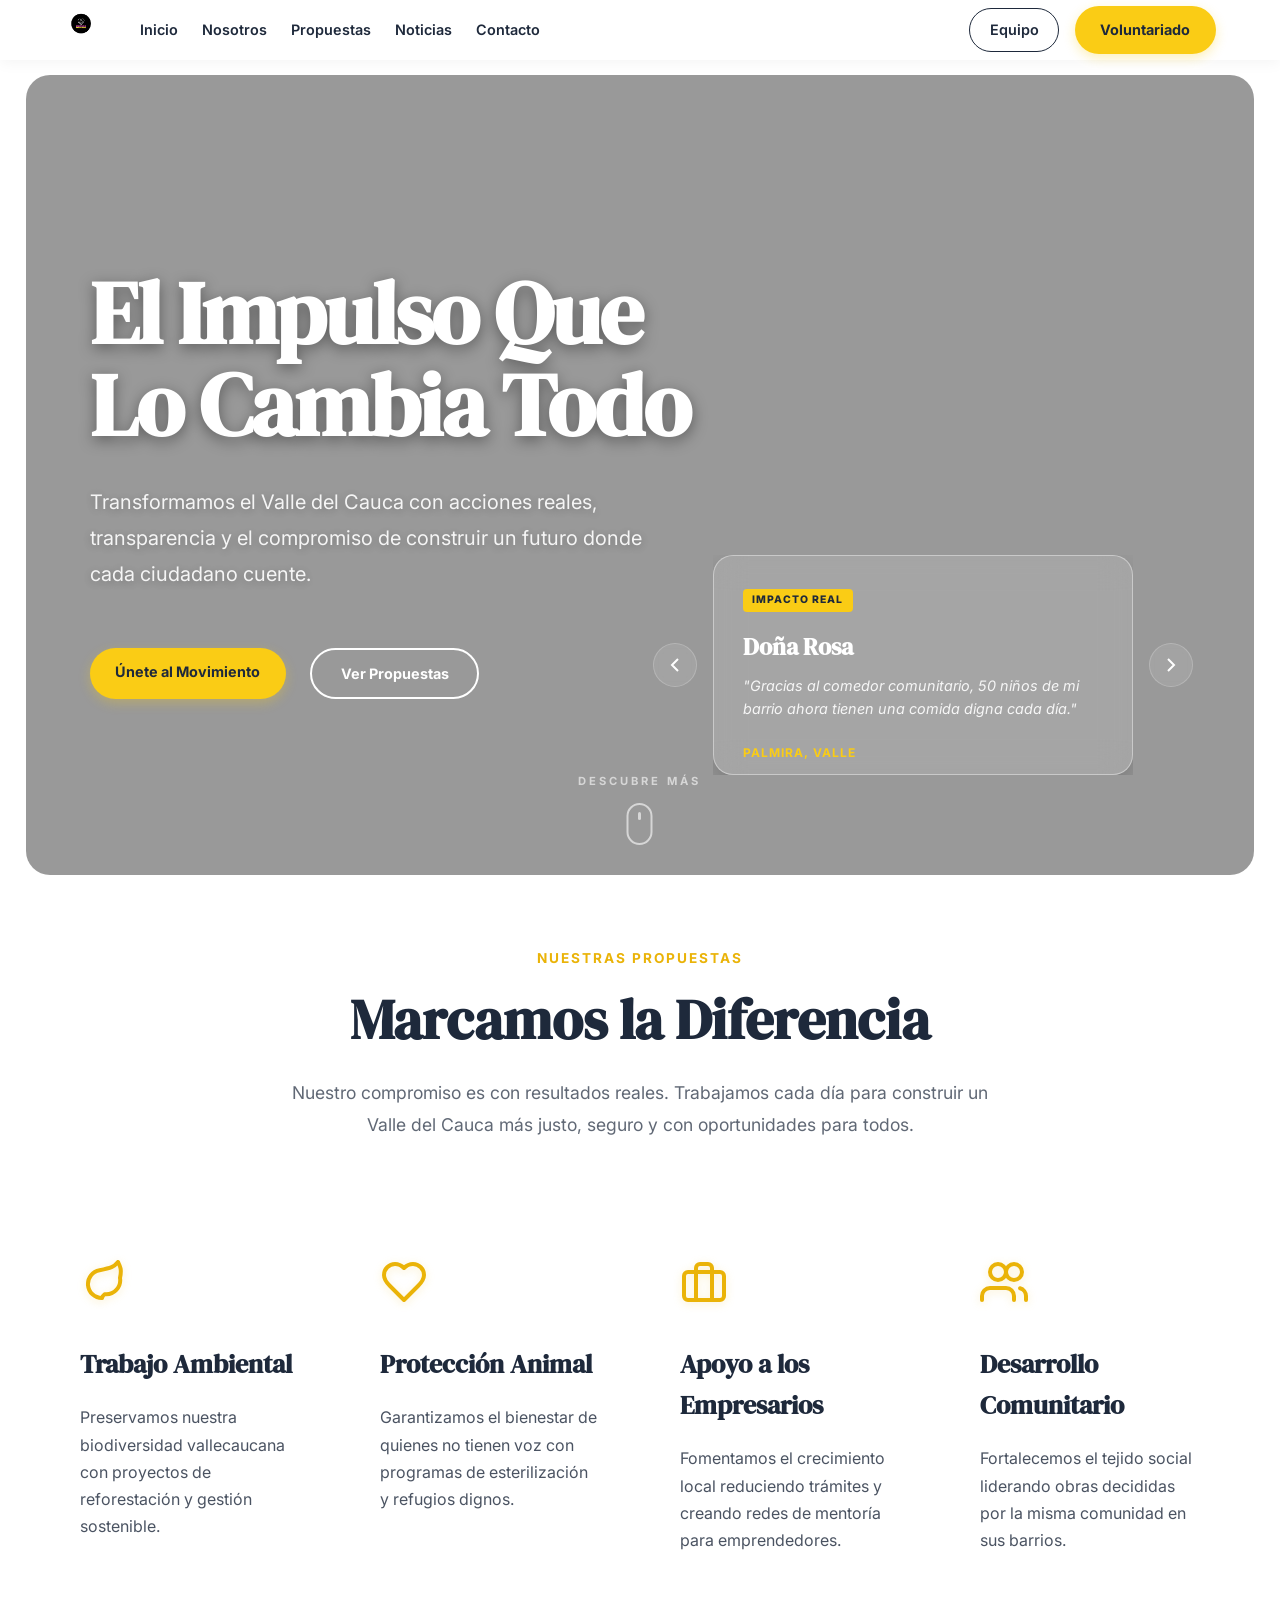
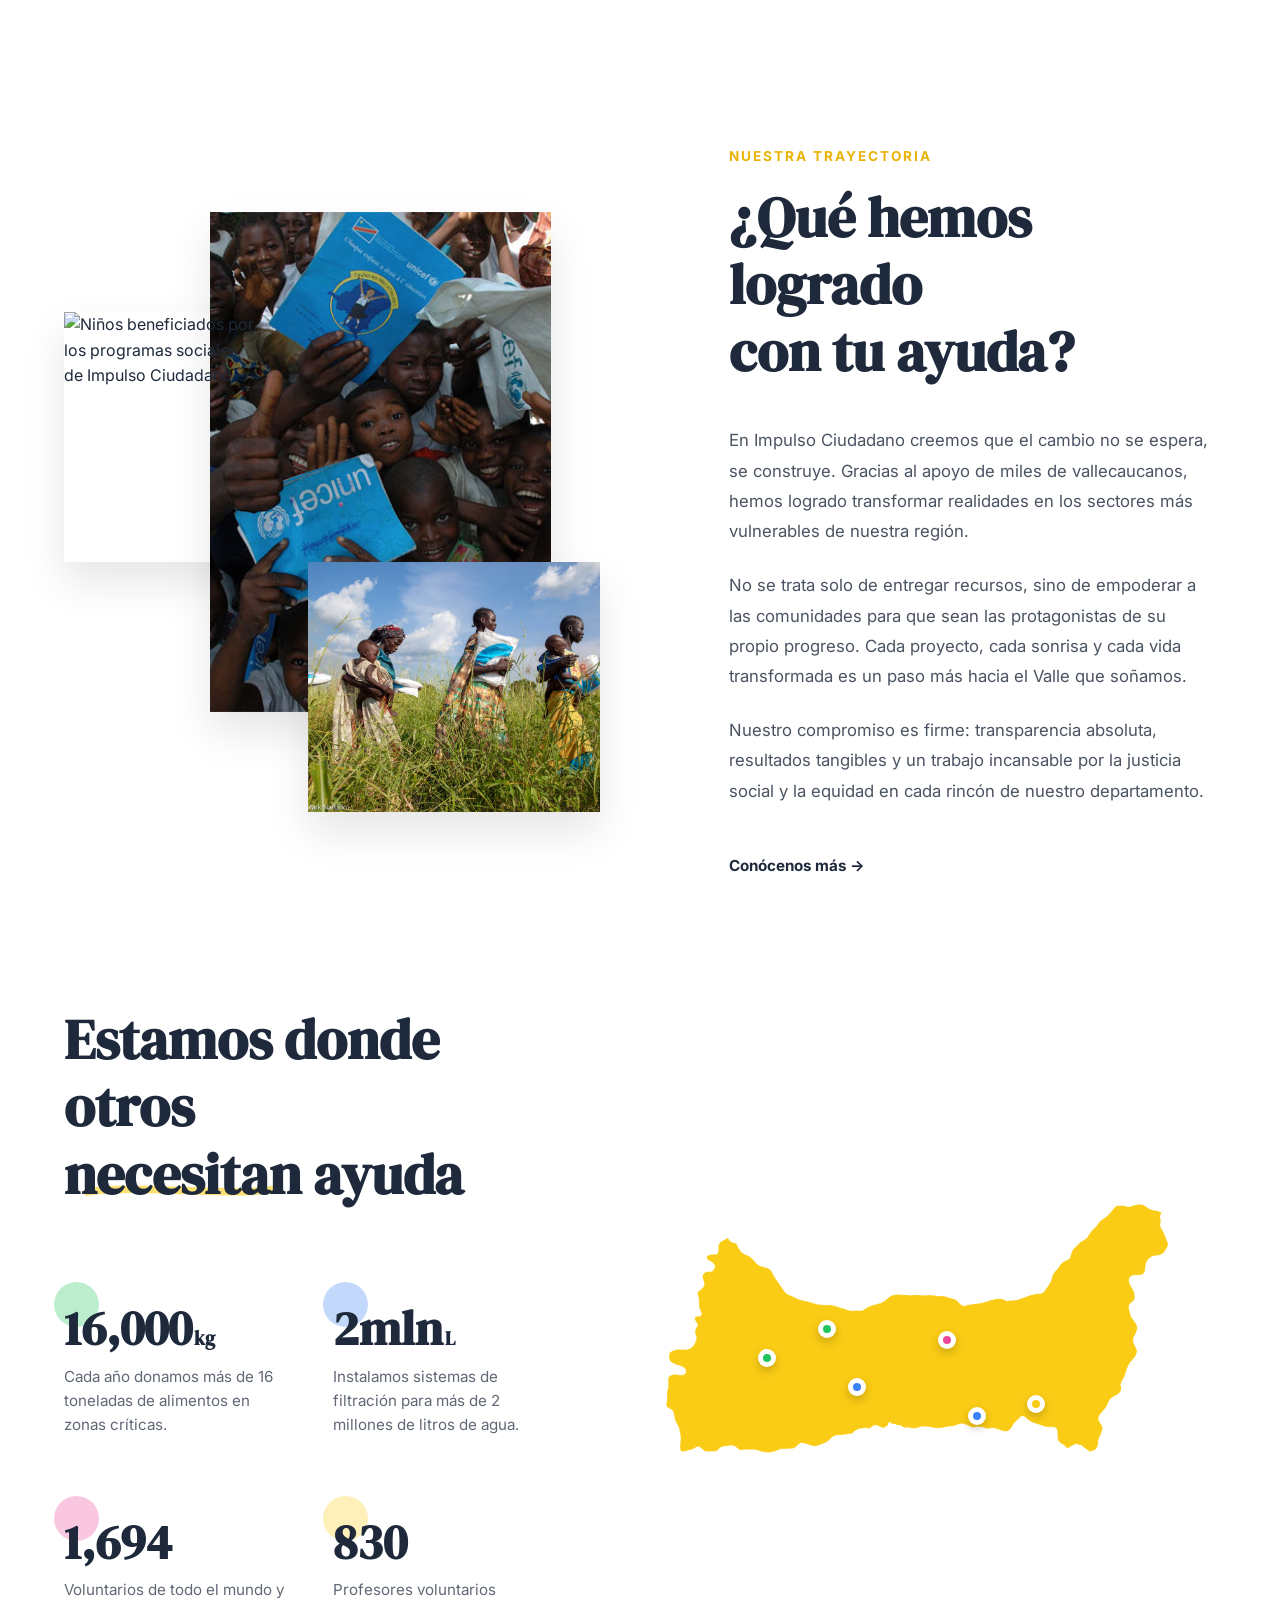
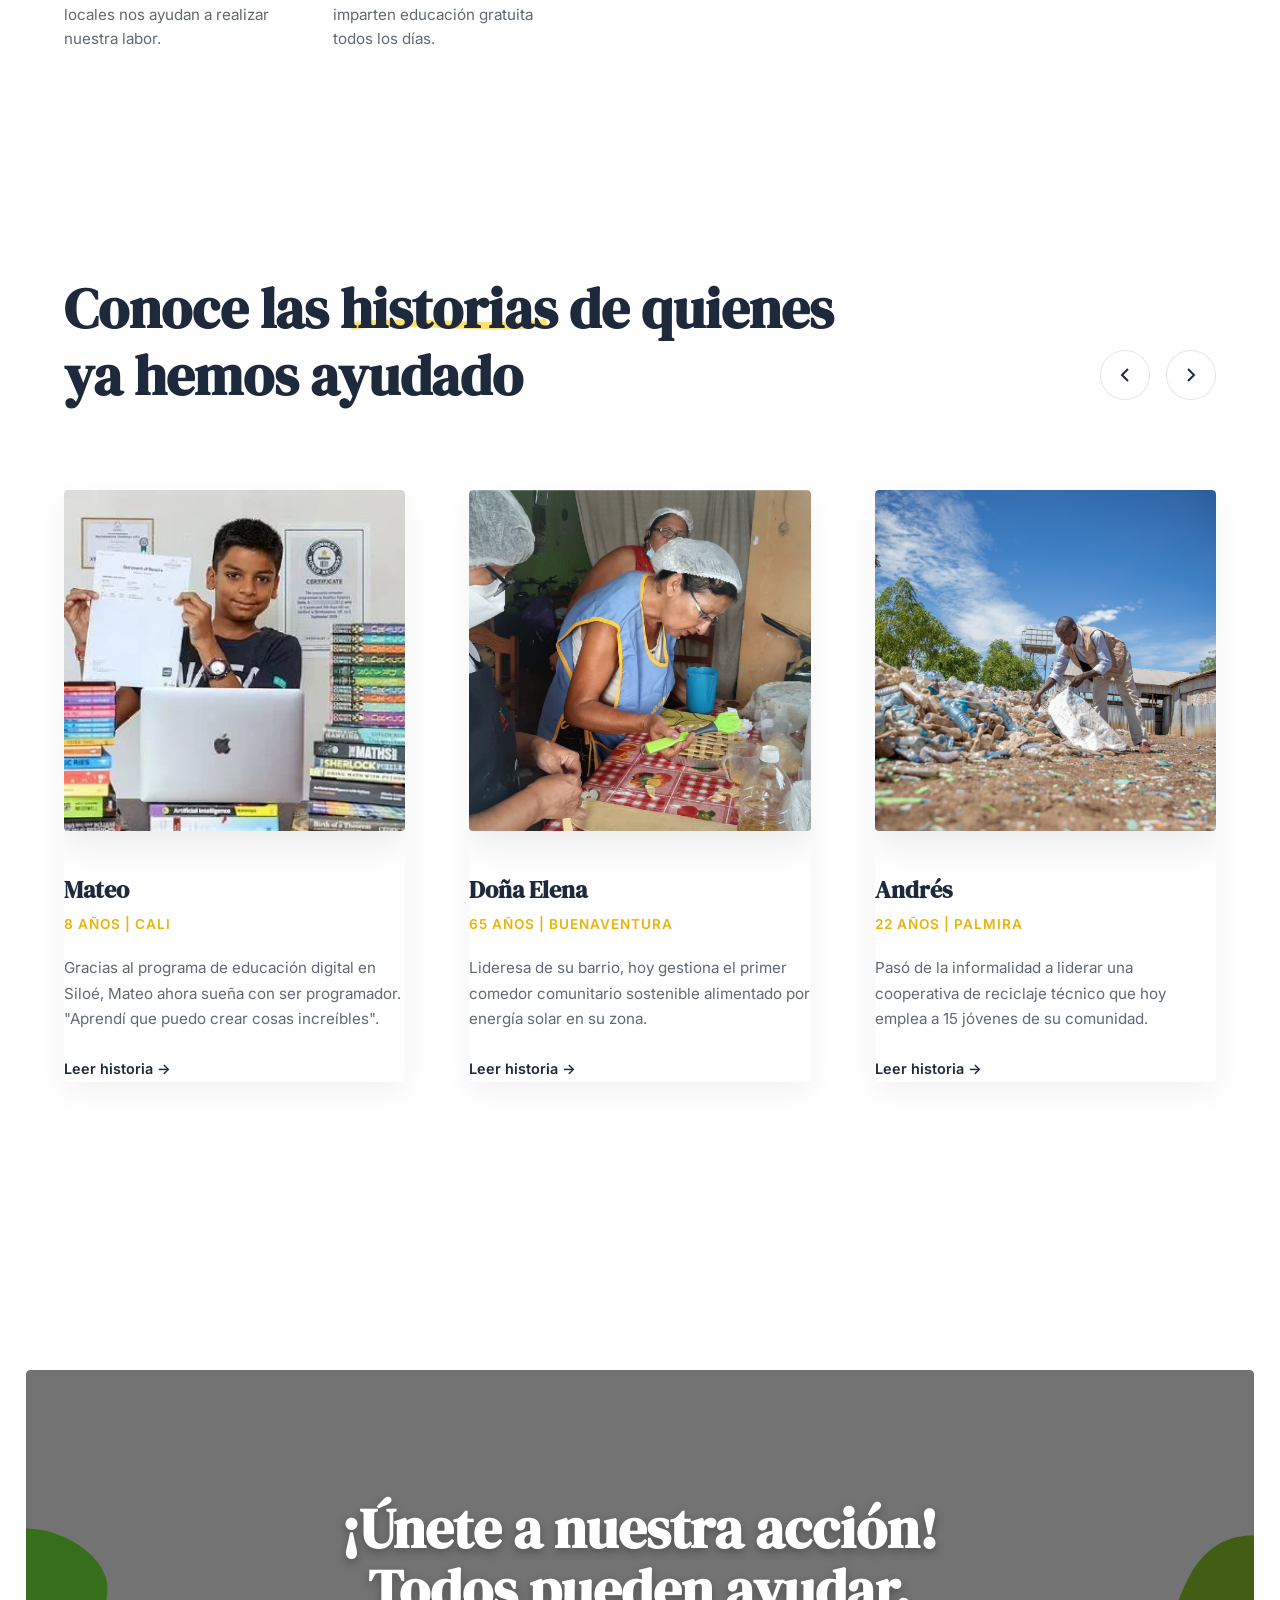
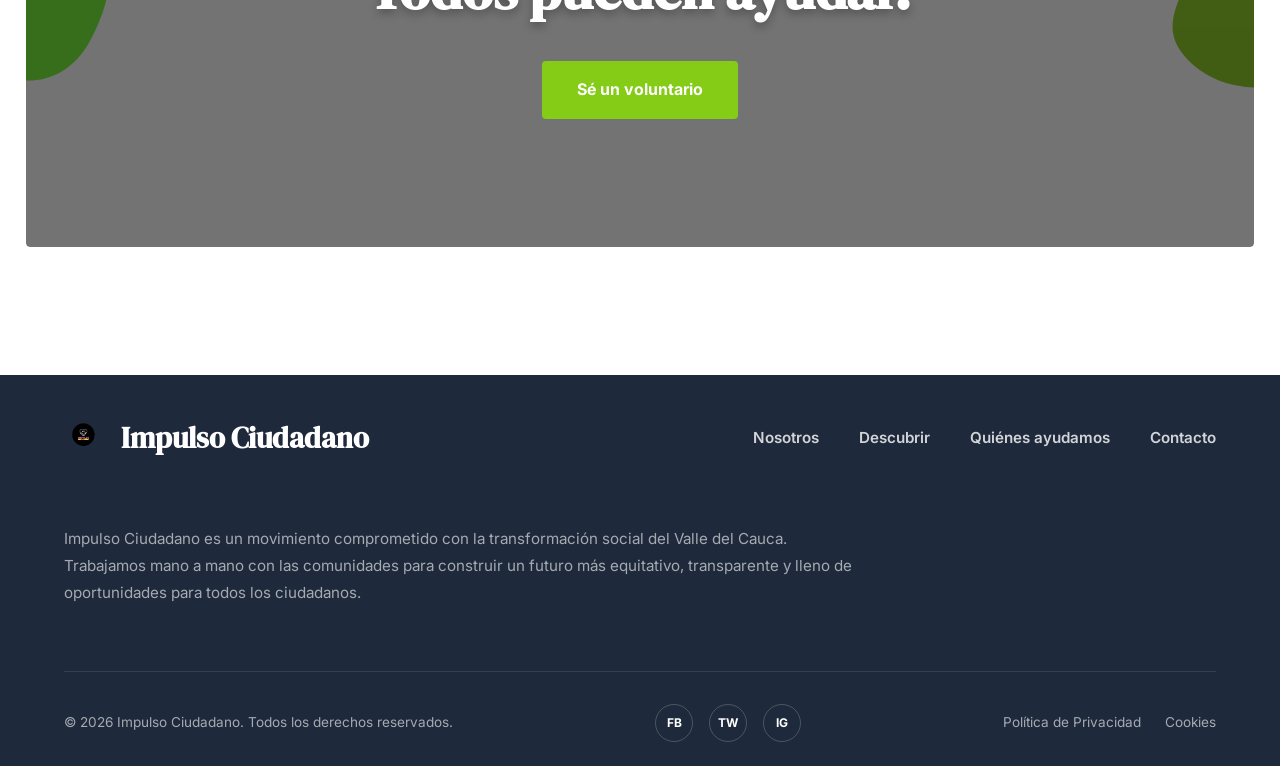
==== commit c9f7e1fd: "Primer deploy: prototipo estático Impulso Ciudadano Incluye página pública (index.html) y Centro de " ====
--- a/index.html
+++ b/index.html
@@ -43,6 +43,7 @@
 
         <!-- LADO DERECHO: Botón de llamada a la acción y Menú Móvil -->
         <div class="header-actions">
+            <a href="equipo.html" class="btn-equipo" target="_blank" rel="noopener">Equipo</a>
             <a href="#voluntariado" class="btn-primary">Voluntariado</a>
             <button class="menu-toggle" id="menu-toggle" aria-label="Abrir menú">
                 <span class="bar"></span>
@@ -59,13 +60,71 @@
             <div class="hero-text">
                 <h1 class="hero-title">el impulso que <br>lo cambia todo</h1>
                 <p class="hero-subtitle">
-                    Lorem ipsum dolor sit amet, consectetur adipiscing elit. Sed do eiusmod tempor incididunt ut labore
-                    et dolore magna aliqua. Ut enim ad minim veniam, quis nostrud exercitation.
+                    Transformamos el Valle del Cauca con acciones reales, transparencia y el compromiso de construir un
+                    futuro donde cada ciudadano cuente.
                 </p>
                 <div class="hero-btns">
-                </div>
-            </div>
-
+                    <a href="#voluntariado" class="btn-primary">Únete al Movimiento</a>
+                    <a href="#propuestas" class="btn-outline">Ver Propuestas</a>
+                </div>
+            </div>
+        </div>
+
+        <!-- Relatos Dinámicos (Premium Carousel) -->
+        <div class="hero-story-wrapper">
+            <button class="story-nav-btn prev" id="story-prev" aria-label="Relato anterior">
+                <svg viewBox="0 0 24 24" fill="none" stroke="currentColor" stroke-width="2"><path d="M15 18l-6-6 6-6"/></svg>
+            </button>
+            
+            <div class="story-carousel" id="hero-story-carousel">
+                <!-- Relato 1 -->
+                <div class="story-card active">
+                    <div class="card-badge-mini">IMPACTO REAL</div>
+                    <h4 class="card-story-name">Doña Rosa</h4>
+                    <p class="card-story-text">"Gracias al comedor comunitario, 50 niños de mi barrio ahora tienen una comida digna cada día."</p>
+                    <span class="card-story-location">Palmira, Valle</span>
+                </div>
+                <!-- Relato 2 -->
+                <div class="story-card">
+                    <div class="card-badge-mini">EDUCACIÓN</div>
+                    <h4 class="card-story-name">Julián</h4>
+                    <p class="card-story-text">"Aprendí a programar y ahora trabajo para una empresa de tecnología. El cambio es posible."</p>
+                    <span class="card-story-location">Cali, Valle</span>
+                </div>
+                <!-- Relato 3 -->
+                <div class="story-card">
+                    <div class="card-badge-mini">AGUA POTABLE</div>
+                    <h4 class="card-story-name">Marta</h4>
+                    <p class="card-story-text">"Por primera vez en 20 años, tenemos agua limpia en nuestras casas. Gracias Impulso."</p>
+                    <span class="card-story-location">Buenaventura</span>
+                </div>
+                <!-- Relato 4 -->
+                <div class="story-card">
+                    <div class="card-badge-mini">PROGRESO</div>
+                    <h4 class="card-story-name">Samuel</h4>
+                    <p class="card-story-text">"Mi negocio de calzado ahora genera empleo para 5 familias gracias a las mentorías."</p>
+                    <span class="card-story-location">Tuluá, Valle</span>
+                </div>
+                <!-- Relato 5 -->
+                <div class="story-card">
+                    <div class="card-badge-mini">SALUD</div>
+                    <h4 class="card-story-name">Elena</h4>
+                    <p class="card-story-text">"La brigada de salud llegó hasta nuestra vereda. Mis hijos por fin recibieron sus vacunas."</p>
+                    <span class="card-story-location">Buga, Valle</span>
+                </div>
+            </div>
+
+            <button class="story-nav-btn next" id="story-next" aria-label="Relato siguiente">
+                <svg viewBox="0 0 24 24" fill="none" stroke="currentColor" stroke-width="2"><path d="M9 18l6-6-6-6"/></svg>
+            </button>
+        </div>
+
+        <!-- Indicador de Scroll Animado -->
+        <div class="scroll-down-wrapper">
+            <span class="scroll-text">Descubre más</span>
+            <div class="mouse-icon">
+                <div class="wheel"></div>
+            </div>
         </div>
     </section>
 
@@ -87,11 +146,14 @@
                     <svg xmlns="http://www.w3.org/2000/svg" width="48" height="48" viewBox="0 0 24 24" fill="none"
                         stroke="currentColor" stroke-width="2" stroke-linecap="round" stroke-linejoin="round"
                         class="icon-yellow">
-                        <path d="M11 20A7 7 0 0 1 9.8 6.1C15.5 5 17 4.48 19 2c1 2 2 3.5 1 8a7 7 0 0 1-7.7 8.1c-1.1.9-1.3 1.9-1.3 1.9z"></path>
+                        <path
+                            d="M11 20A7 7 0 0 1 9.8 6.1C15.5 5 17 4.48 19 2c1 2 2 3.5 1 8a7 7 0 0 1-7.7 8.1c-1.1.9-1.3 1.9-1.3 1.9z">
+                        </path>
                     </svg>
                 </div>
                 <h3 class="card-title">Trabajo Ambiental</h3>
-                <p class="card-text">Preservamos nuestra biodiversidad vallecaucana con proyectos de reforestación y gestión sostenible.</p>
+                <p class="card-text">Preservamos nuestra biodiversidad vallecaucana con proyectos de reforestación y
+                    gestión sostenible.</p>
             </div>
 
             <!-- Tarjeta 2: Educación -->
@@ -100,11 +162,14 @@
                     <svg xmlns="http://www.w3.org/2000/svg" width="48" height="48" viewBox="0 0 24 24" fill="none"
                         stroke="currentColor" stroke-width="2" stroke-linecap="round" stroke-linejoin="round"
                         class="icon-yellow">
-                        <path d="M19 14c1.49-1.46 3-3.21 3-5.5A5.5 5.5 0 0 0 16.5 3c-1.76 0-3 .5-4.5 2-1.5-1.5-2.74-2-4.5-2A5.5 5.5 0 0 0 2 8.5c0 2.3 1.5 4.05 3 5.5l7 7Z"></path>
+                        <path
+                            d="M19 14c1.49-1.46 3-3.21 3-5.5A5.5 5.5 0 0 0 16.5 3c-1.76 0-3 .5-4.5 2-1.5-1.5-2.74-2-4.5-2A5.5 5.5 0 0 0 2 8.5c0 2.3 1.5 4.05 3 5.5l7 7Z">
+                        </path>
                     </svg>
                 </div>
                 <h3 class="card-title">Protección Animal</h3>
-                <p class="card-text">Garantizamos el bienestar de quienes no tienen voz con programas de esterilización y refugios dignos.</p>
+                <p class="card-text">Garantizamos el bienestar de quienes no tienen voz con programas de esterilización
+                    y refugios dignos.</p>
             </div>
 
             <!-- Tarjeta 3: Impacto Real -->
@@ -118,7 +183,8 @@
                     </svg>
                 </div>
                 <h3 class="card-title">Apoyo a los Empresarios</h3>
-                <p class="card-text">Fomentamos el crecimiento local reduciendo trámites y creando redes de mentoría para emprendedores.</p>
+                <p class="card-text">Fomentamos el crecimiento local reduciendo trámites y creando redes de mentoría
+                    para emprendedores.</p>
             </div>
 
             <!-- Tarjeta 4: Red Social -->
@@ -134,7 +200,8 @@
                     </svg>
                 </div>
                 <h3 class="card-title">Desarrollo Comunitario</h3>
-                <p class="card-text">Fortalecemos el tejido social liderando obras decididas por la misma comunidad en sus barrios.</p>
+                <p class="card-text">Fortalecemos el tejido social liderando obras decididas por la misma comunidad en
+                    sus barrios.</p>
             </div>
         </div>
     </section>
@@ -154,7 +221,8 @@
                     <!-- Imagen Secundaria (Cuadrada Izquierda) -->
                     <div class="collage-item side-img">
                         <!-- Imagen Secundaria: Niños participando en actividades comunitarias -->
-                        <img src="assets/b2.jpeg" alt="Niños beneficiados por los programas sociales de Impulso Ciudadano">
+                        <img src="assets/b2.jpeg"
+                            alt="Niños beneficiados por los programas sociales de Impulso Ciudadano">
                     </div>
                     <!-- Imagen Terciaria (Detalle Abajo) -->
                     <div class="collage-item detail-img">
@@ -359,7 +427,7 @@
         </div>
         <div class="footer-bottom">
             <p class="copyright">© 2026 Impulso Ciudadano. Todos los derechos reservados.</p>
-            
+
             <!-- Redes Sociales reubicadas aquí para mayor limpieza -->
             <div class="social-links-footer">
                 <a href="#" aria-label="Facebook">FB</a>
@@ -378,4 +446,4 @@
     <script src="script.js"></script>
 </body>
 
-</html>
+</html>
--- a/style.css
+++ b/style.css
@@ -22,6 +22,17 @@
 /* =========================================
    RESETEOS Y CONFIGURACIONES BÁSICAS 
    ========================================= */
+
+/*
+   🎓 LECCIÓN: overflow-x: hidden
+   Esto evita que CUALQUIER elemento que se desborde
+   horizontalmente cause scroll lateral en móviles.
+   Lo aplicamos en html Y body como "red de seguridad".
+*/
+html {
+  overflow-x: hidden;
+}
+
 * {
   margin: 0;
   padding: 0;
@@ -31,9 +42,16 @@
 
 body {
   font-family: var(--font-main);
-  background-color: var(--color-secondary); /* Solid white background */
+  background-color: var(--color-secondary);
+  /* Solid white background */
   color: var(--color-dark);
   line-height: 1.6;
+  overflow-x: hidden;
+  /* Evita scroll horizontal en todo el sitio */
+  width: 100%;
+  /* Nunca más ancho que la ventana */
+  max-width: 100vw;
+  /* Doble seguridad: 100% del viewport */
 }
 
 a {
@@ -138,6 +156,22 @@
 }
 
 
+.btn-equipo {
+  color: var(--color-dark);
+  font-weight: 600;
+  font-size: 0.9rem;
+  padding: 0.6rem 1.2rem;
+  border-radius: 50px;
+  border: 1.5px solid var(--color-dark);
+  transition: all 0.3s ease;
+  display: inline-block;
+}
+
+.btn-equipo:hover {
+  background-color: var(--color-dark);
+  color: var(--color-secondary);
+}
+
 /* Botón de Voluntariado Resaltado */
 .btn-primary {
   background-color: var(--color-primary);
@@ -191,10 +225,21 @@
     display: flex;
   }
 
+  /*
+    🎓 LECCIÓN: transform vs right para ocultar menú
+    Antes usábamos "right: -100%" para esconder el menú fuera de pantalla.
+    Pero eso puede generar overflow horizontal en móviles.
+    
+    "transform: translateX(100%)" hace LO MISMO visualmente,
+    pero NO afecta el ancho del documento. ¡Es la forma correcta!
+    
+    También añadimos "visibility: hidden" para que el menú
+    sea inaccesible cuando está oculto (mejor accesibilidad).
+  */
   .nav-menu {
     position: fixed;
     top: 0;
-    right: -100%;
+    right: 0;
     width: 280px;
     height: 100vh;
     background-color: var(--color-secondary);
@@ -202,11 +247,19 @@
     flex-direction: column;
     justify-content: flex-start;
     padding-top: 100px;
-    transition: right 0.4s cubic-bezier(0.4, 0, 0.2, 1);
+    transform: translateX(100%);
+    /* Se mueve fuera de pantalla SIN generar overflow */
+    visibility: hidden;
+    /* No es interactuable cuando está oculto */
+    transition: transform 0.4s cubic-bezier(0.4, 0, 0.2, 1),
+      visibility 0.4s;
   }
 
   .nav-menu.active {
-    right: 0;
+    transform: translateX(0);
+    /* Vuelve a su posición natural */
+    visibility: visible;
+    /* Ahora sí es interactuable */
   }
 
   .nav-links {
@@ -236,11 +289,18 @@
 /* =========================================
    SECCIÓN HERO (Banner Principal Premium)
    ========================================= */
+/* =========================================
+   SECCIÓN HERO (Banner Principal Premium)
+   ========================================= */
 .hero-section {
-  min-height: calc(100vh - 100px); /* 75px top + 25px bottom aprox */
-  width: 96%; /* Pequeño margen a los costados */
-  margin: 75px auto 25px auto; /* 75px para dejar espacio al header (60px) */
-  border-radius: 24px; /* Esquinas redondeadas premium */
+  min-height: calc(100vh - 100px);
+  /* 75px top + 25px bottom aprox */
+  width: 96%;
+  /* Pequeño margen a los costados */
+  margin: 75px auto 25px auto;
+  /* 75px para dejar espacio al header (60px) */
+  border-radius: 24px;
+  /* Esquinas redondeadas premium */
   display: flex;
   align-items: center;
   justify-content: center;
@@ -248,22 +308,21 @@
   background: linear-gradient(rgba(0, 0, 0, 0.4), rgba(0, 0, 0, 0.4)), url('assets/b5.jpeg');
   background-size: cover;
   background-position: center;
-  background-attachment: fixed;
+  background-attachment: scroll;
+  /* Seguro para TODOS los dispositivos */
   position: relative;
   overflow: hidden;
   padding: 80px 5% 4rem 5%;
 }
 
-/* El bloque .hero-bg-map se oculta porque el mapa ahora está en el body */
-.hero-bg-map {
-  display: none;
-}
-
-/* Contenedor Principal (Flex o Grid) */
+/* Contenedor Principal */
 .hero-container {
   width: 100%;
   max-width: 1200px;
-  display: block; /* Cambiamos a block para que el texto ocupe su espacio sobre el fondo */
+  display: flex;
+  flex-direction: column;
+  justify-content: center;
+  min-height: 500px;
   z-index: 10;
   position: relative;
 }
@@ -271,16 +330,16 @@
 /* Bloque de Texto (Izquierda) */
 .hero-text {
   text-align: left;
-  max-width: 800px;
-  margin: 0 auto 0 0; /* Alineado a la izquierda */
-  animation: fadeIn 0.8s ease-out;
+  animation: fadeIn 0.8s ease-out forwards;
 }
 
 .hero-title {
   font-family: var(--font-titles);
-  font-size: clamp(3rem, 8vw, 5.5rem); /* Tamaño fluido */
+  font-size: clamp(3rem, 8vw, 5.5rem);
+  /* Tamaño fluido */
   font-weight: 900;
-  color: var(--color-secondary); /* Texto blanco */
+  color: var(--color-secondary);
+  /* Texto blanco */
   line-height: 1.05;
   margin-bottom: 2rem;
   letter-spacing: -2px;
@@ -290,7 +349,8 @@
 
 .hero-subtitle {
   font-size: 1.25rem;
-  color: var(--color-secondary); /* Texto blanco */
+  color: var(--color-secondary);
+  /* Texto blanco */
   margin-bottom: 3.5rem;
   max-width: 600px;
   line-height: 1.8;
@@ -298,40 +358,306 @@
   text-shadow: 0 2px 10px rgba(0, 0, 0, 0.3);
 }
 
-/* Bloque Visual (Derecha) */
-/* .hero-visual y .main-hero-img han sido eliminados ya que el Hero ahora usa fondo de sección completo */
-
-/* Estilo para el botón de "Donar ahora" */
-.hero-btns .cta-button {
-  background-color: var(--color-dark);
+.hero-btns {
+  display: flex;
+  gap: 1.5rem;
+  flex-wrap: wrap;
+}
+
+.btn-outline {
+  padding: 0.75rem 1.8rem;
+  border-radius: 50px;
+  border: 2px solid var(--color-secondary);
   color: var(--color-secondary);
-  padding: 1rem 2.5rem;
-  font-size: 1rem;
-  font-weight: 600;
-  border-radius: 50px;
-  box-shadow: 0 10px 20px rgba(0, 0, 0, 0.1);
-}
-
-.hero-btns .cta-button:hover {
-  background-color: var(--color-primary-dark);
-  color: var(--color-dark);
+  font-weight: 700;
+  font-size: 0.9rem;
+  transition: all 0.3s ease;
+  display: inline-block;
+  text-align: center;
+}
+
+.btn-outline:hover {
+  background-color: var(--color-secondary);
+  color: var(--color-dark);
+  transform: translateY(-2px);
+}
+
+/* Columna Derecha: Carrusel de Relatos con Flechas (Fade) */
+.hero-story-wrapper {
+  position: absolute;
+  bottom: 100px;
+  right: 5%;
+  width: 540px; /* Un poco más ancho para las flechas */
+  z-index: 20;
+  display: flex;
+  align-items: center;
+  gap: 1rem;
+}
+
+/* Tarjeta de Relato (General - Usada en la sección de Historias abajo) */
+.story-card {
+  background: white;
+  border-radius: 4px;
+  box-shadow: 0 10px 30px rgba(0, 0, 0, 0.05);
+  transition: transform 0.3s ease, box-shadow 0.3s ease;
+  overflow: hidden;
+}
+
+.story-card:hover {
+  transform: translateY(-5px);
+  box-shadow: 0 15px 40px rgba(0, 0, 0, 0.1);
+}
+
+.hero-story-wrapper .story-carousel {
+  flex: 1;
+  position: relative;
+  height: 220px;
+  overflow: hidden; /* IMPORTANTE: Para que no se vean las tarjetas que salen */
+}
+
+.hero-story-wrapper .story-card {
+  position: absolute;
+  top: 0;
+  left: 0;
+  width: 100%;
+  height: 100%;
+  background: rgba(255, 255, 255, 0.08);
+  backdrop-filter: blur(15px);
+  -webkit-backdrop-filter: blur(15px);
+  border: 1px solid rgba(255, 255, 255, 0.2);
+  padding: 1.8rem;
+  border-radius: 20px;
+  color: var(--color-secondary);
+  box-shadow: 0 15px 30px rgba(0, 0, 0, 0.2);
+  opacity: 0;
+  transform: translateX(100%); /* Por defecto fuera a la derecha */
+  transition: all 0.8s cubic-bezier(0.65, 0, 0.35, 1); /* Más lento y suave */
+}
+
+.hero-story-wrapper .story-card.active {
+  opacity: 1;
+  transform: translateX(0);
+  z-index: 10;
+  border: 1px solid rgba(255, 255, 255, 0.4);
+  background: rgba(255, 255, 255, 0.12);
+}
+
+/* Estado cuando una tarjeta sale hacia la izquierda */
+.hero-story-wrapper .story-card.slide-out-left {
+  opacity: 0;
+  transform: translateX(-100%);
+}
+
+/* Estado cuando una tarjeta sale hacia la derecha */
+.hero-story-wrapper .story-card.slide-out-right {
+  opacity: 0;
+  transform: translateX(100%);
+}
+
+/* Estado inicial cuando una tarjeta entra desde la izquierda */
+.hero-story-wrapper .story-card.slide-in-left {
+  opacity: 0;
+  transform: translateX(-100%);
+}
+
+/* Botones de Navegación */
+.story-nav-btn {
+  background: rgba(255, 255, 255, 0.1);
+  border: 1px solid rgba(255, 255, 255, 0.2);
+  color: var(--color-secondary);
+  width: 44px;
+  height: 44px;
+  border-radius: 50%;
+  display: flex;
+  align-items: center;
+  justify-content: center;
+  cursor: pointer;
+  transition: all 0.3s ease;
+  backdrop-filter: blur(5px);
+}
+
+.story-nav-btn:hover {
+  background: rgba(255, 255, 255, 0.2);
+  border-color: var(--color-primary);
+  transform: scale(1.1);
+}
+
+.story-nav-btn svg {
+  width: 24px;
+  height: 24px;
+}
+
+.card-badge-mini {
+  background-color: var(--color-primary);
+  color: var(--color-dark);
+  display: inline-block;
+  padding: 0.2rem 0.6rem;
+  font-size: 0.65rem;
+  font-weight: 800;
+  border-radius: 4px;
+  margin-bottom: 1rem;
+  letter-spacing: 1px;
+}
+
+.card-story-name {
+  font-family: var(--font-titles);
+  font-size: 1.5rem;
+  margin-bottom: 0.5rem;
+}
+
+.card-story-text {
+  font-size: 0.9rem;
+  line-height: 1.6;
+  opacity: 0.9;
+  margin-bottom: 1.2rem;
+  font-style: italic;
+}
+
+.card-story-location {
+  font-size: 0.75rem;
+  font-weight: 700;
+  color: var(--color-primary);
+  text-transform: uppercase;
+  letter-spacing: 1px;
+}
+
+
+
+/* Adaptación para pantallas pequeñas */
+@media (max-width: 992px) {
+  .hero-carousel-wrapper {
+    position: relative;
+    bottom: 0;
+    right: 0;
+    margin: 3rem auto 0 auto;
+    max-width: 350px;
+    height: 220px;
+    justify-content: center;
+  }
+
+  .hero-text {
+    text-align: center;
+    margin-bottom: 2rem;
+  }
+
+  .hero-btns {
+    justify-content: center;
+  }
+}
+
+@media (max-width: 480px) {
+  .hero-carousel-wrapper {
+    max-width: 100%;
+    padding: 0 10px;
+  }
+
+  .story-card {
+    padding: 1.5rem;
+  }
+}
+
+/* Indicador de Scroll */
+.scroll-down-wrapper {
+  position: absolute;
+  bottom: 30px;
+  left: 50%;
+  transform: translateX(-50%);
+  display: flex;
+  flex-direction: column;
+  align-items: center;
+  gap: 12px;
+  color: var(--color-secondary);
+  z-index: 20;
+  opacity: 0.6;
+  transition: opacity 0.3s ease;
+}
+
+.scroll-down-wrapper:hover {
+  opacity: 1;
+}
+
+.scroll-text {
+  font-size: 0.7rem;
+  text-transform: uppercase;
+  letter-spacing: 3px;
+  font-weight: 700;
+}
+
+.mouse-icon {
+  width: 26px;
+  height: 42px;
+  border: 2px solid var(--color-secondary);
+  border-radius: 15px;
+  position: relative;
+}
+
+.mouse-icon .wheel {
+  width: 3px;
+  height: 8px;
+  background-color: var(--color-secondary);
+  position: absolute;
+  top: 7px;
+  left: 50%;
+  transform: translateX(-50%);
+  border-radius: 2px;
+  animation: scrollMouse 2s infinite;
+}
+
+/* Animaciones */
+@keyframes scrollMouse {
+  0% {
+    opacity: 1;
+    transform: translateX(-50%) translateY(0);
+  }
+
+  100% {
+    opacity: 0;
+    transform: translateX(-50%) translateY(15px);
+  }
+}
+
+@keyframes fadeIn {
+  from {
+    opacity: 0;
+    transform: translateY(20px);
+  }
+
+  to {
+    opacity: 1;
+    transform: translateY(0);
+  }
+}
+
+@keyframes slideInRight {
+  from {
+    opacity: 0;
+    transform: translateX(50px);
+  }
+
+  to {
+    opacity: 1;
+    transform: translateX(0);
+  }
 }
 
 /* =========================================
    SECCIÓN NOSOTROS (Sobre el Movimiento)
    ========================================= */
 .about-section {
-  padding: 4rem 5% 4rem 5%; /* Reducimos el padding inferior para mejor flujo */
+  padding: 4rem 5% 4rem 5%;
+  /* Reducimos el padding inferior para mejor flujo */
   background-color: transparent;
   position: relative;
   overflow: hidden;
+  /* Contiene los brush accents decorativos dentro de la sección */
 }
 
 .about-container {
   max-width: 1300px;
   margin: 0 auto;
   display: grid;
-  grid-template-columns: 1.2fr 1fr; /* Asimetría: más espacio para el collage */
+  grid-template-columns: 1.2fr 1fr;
+  /* Asimetría: más espacio para el collage */
   gap: 5rem;
   align-items: center;
 }
@@ -391,7 +717,8 @@
   position: absolute;
   background-size: contain;
   background-repeat: no-repeat;
-  z-index: 1; /* Por debajo de las fotos */
+  z-index: 1;
+  /* Por debajo de las fotos */
   pointer-events: none;
 }
 
@@ -411,8 +738,10 @@
   left: 5%;
   width: 200px;
   height: 200px;
-  transform: rotate(-160deg) scaleX(-1); /* Reflejada y rotada */
-  filter: hue-rotate(90deg); /* Cambiamos el tono para variar el color */
+  transform: rotate(-160deg) scaleX(-1);
+  /* Reflejada y rotada */
+  filter: hue-rotate(90deg);
+  /* Cambiamos el tono para variar el color */
   opacity: 0.6;
 }
 
@@ -455,7 +784,8 @@
   background-color: var(--color-dark);
   color: var(--color-secondary);
   padding: 0.8rem 2rem;
-  border-radius: 5px; /* Un poco más cuadrado y serio para esta sección */
+  border-radius: 5px;
+  /* Un poco más cuadrado y serio para esta sección */
   font-weight: 600;
   transition: all 0.3s ease;
 }
@@ -483,11 +813,11 @@
   .about-section {
     padding: 4rem 5%;
   }
-  
+
   .collage-grid {
     height: 400px;
   }
-  
+
   .about-actions {
     flex-direction: column;
     align-items: flex-start;
@@ -581,7 +911,7 @@
   gap: 4rem;
 }
 
-.story-card {
+.stories-grid .story-card {
   display: flex;
   flex-direction: column;
   position: relative;
@@ -611,10 +941,12 @@
 
 .story-visual img {
   width: 100%;
-  aspect-ratio: 1 / 1; /* Cuadrado perfecto */
+  aspect-ratio: 1 / 1;
+  /* Cuadrado perfecto */
   object-fit: cover;
   box-shadow: 0 15px 35px rgba(0, 0, 0, 0.08);
-  border-radius: 4px; /* Un toque casi imperceptible de redondeo */
+  border-radius: 4px;
+  /* Un toque casi imperceptible de redondeo */
 }
 
 .story-name {
@@ -640,7 +972,8 @@
   opacity: 0.7;
   line-height: 1.7;
   margin-bottom: 1.5rem;
-  flex-grow: 1; /* Empuja el enlace hacia abajo */
+  flex-grow: 1;
+  /* Empuja el enlace hacia abajo */
 }
 
 .link-story {
@@ -669,7 +1002,7 @@
     flex-direction: column;
     align-items: flex-start;
   }
-  
+
   .stories-nav {
     margin-top: 1.5rem;
   }
@@ -690,13 +1023,16 @@
 .impact-section {
   padding: 4rem 5% 8rem 5%;
   background-color: transparent;
+  overflow: hidden;
+  /* Evita que el mapa y marcadores se desborden en móvil */
 }
 
 .impact-container {
   max-width: 1400px;
   margin: 0 auto;
   display: grid;
-  grid-template-columns: 0.9fr 1.1fr; /* Damos un poco más de peso a la derecha para el mapa */
+  grid-template-columns: 0.9fr 1.1fr;
+  /* Damos un poco más de peso a la derecha para el mapa */
   gap: 4rem;
   align-items: center;
 }
@@ -727,10 +1063,21 @@
   z-index: -1;
 }
 
-.st-green::before { background-color: #22c55e; }
-.st-blue::before { background-color: #3b82f6; }
-.st-pink::before { background-color: #ec4899; }
-.st-yellow::before { background-color: var(--color-primary); }
+.st-green::before {
+  background-color: #22c55e;
+}
+
+.st-blue::before {
+  background-color: #3b82f6;
+}
+
+.st-pink::before {
+  background-color: #ec4899;
+}
+
+.st-yellow::before {
+  background-color: var(--color-primary);
+}
 
 .stat-number {
   font-family: var(--font-titles);
@@ -763,7 +1110,8 @@
 .map-wrapper {
   position: relative;
   width: 100%;
-  max-width: 750px; /* Aumentado de 550px a 750px */
+  max-width: 750px;
+  /* Aumentado de 550px a 750px */
 }
 
 /* 2. EL MAPA CON MÁSCARA DE COLOR (Técnica Pro) */
@@ -775,8 +1123,9 @@
   background-image: url("brush_strokes_decoration_1775867024935.png");
   background-size: cover;
   background-position: center;
-  background-color: #facc15; /* Color base por si la imagen no cubre todo */
-  
+  background-color: #facc15;
+  /* Color base por si la imagen no cubre todo */
+
   /* La máscara recortará esas pinceladas con la silueta de Palmira */
   -webkit-mask-image: url("assets/palmira%202.png");
   mask-image: url("assets/palmira%202.png");
@@ -793,7 +1142,8 @@
 .palmira-map-img {
   width: 100%;
   height: auto;
-  opacity: 0; /* Solo la usamos como referencia de tamaño o accesible */
+  opacity: 0;
+  /* Solo la usamos como referencia de tamaño o accesible */
   display: block;
 }
 
@@ -808,9 +1158,11 @@
   display: flex;
   align-items: center;
   justify-content: center;
-  transform: translate(-50%, -50%); /* Centrado exacto sobre el punto % */
+  transform: translate(-50%, -50%);
+  /* Centrado exacto sobre el punto % */
   transition: all 0.3s ease;
-  z-index: 10; /* Aseguramos que estén por encima del mapa */
+  z-index: 10;
+  /* Aseguramos que estén por encima del mapa */
 }
 
 .map-marker:hover {
@@ -826,10 +1178,21 @@
   border-radius: 50%;
 }
 
-.m-green::after { background-color: #22c55e; }
-.m-blue::after { background-color: #3b82f6; }
-.m-pink::after { background-color: #ec4899; }
-.m-yellow::after { background-color: var(--color-primary); }
+.m-green::after {
+  background-color: #22c55e;
+}
+
+.m-blue::after {
+  background-color: #3b82f6;
+}
+
+.m-pink::after {
+  background-color: #ec4899;
+}
+
+.m-yellow::after {
+  background-color: var(--color-primary);
+}
 
 /* RESPONSIVO IMPACTO */
 @media (max-width: 1024px) {
@@ -869,6 +1232,24 @@
   }
 }
 
+/*
+   🎓 LECCIÓN: Progressive Enhancement (Mejora progresiva)
+   En pantallas grandes donde sabemos que funciona bien,
+   RE-ACTIVAMOS el efecto parallax del hero.
+   En móvil se queda con scroll (seguro).
+*/
+@media (min-width: 1025px) {
+  .hero-section {
+    background-attachment: fixed;
+    /* Efecto parallax solo en escritorio */
+  }
+
+  /* En escritorio, permitimos que los pinceles del CTA se vean */
+  .cta-banner {
+    overflow: visible;
+  }
+}
+
 /* =========================================
    ANIMACIONES Y RESPONSIVO
    ========================================= */
@@ -902,19 +1283,25 @@
    ========================================= */
 .proposals-section {
   padding: 3rem 5% 6rem 5%;
-  margin-top: 0; /* Eliminamos el margen negativo para bajar la sección */
+  margin-top: 0;
+  /* Eliminamos el margen negativo para bajar la sección */
   position: relative;
   z-index: 20;
   background-color: transparent;
-  text-align: left; /* Cambiado a izquierda para mayor elegancia */
+  text-align: left;
+  /* Cambiado a izquierda para mayor elegancia */
+  overflow: hidden;
+  /* Contiene los blobs de las tarjetas que tienen width: 140% */
 }
 
 .proposals-header {
   margin-bottom: 5rem;
   max-width: 700px;
-  margin-left: auto; /* Centrado */
+  margin-left: auto;
+  /* Centrado */
   margin-right: auto;
-  text-align: center; /* Texto centrado */
+  text-align: center;
+  /* Texto centrado */
   animation: fadeIn 1s ease-out;
 }
 
@@ -947,21 +1334,25 @@
 .proposals-grid {
   display: grid;
   grid-template-columns: repeat(4, 1fr);
-  gap: 3rem; /* Aumentamos el espacio */
+  gap: 3rem;
+  /* Aumentamos el espacio */
   max-width: 1400px;
   margin: 0 auto;
 }
 
 /* Tarjeta Minimalista (Nuevo Diseño) */
 .proposal-card {
-  background-color: transparent; /* Fondo limpio */
+  background-color: transparent;
+  /* Fondo limpio */
   padding: 2rem 1rem;
   border-radius: 0;
-  box-shadow: none; /* Sin sombra por defecto */
+  box-shadow: none;
+  /* Sin sombra por defecto */
   transition: all 0.4s ease;
   display: flex;
   flex-direction: column;
-  align-items: flex-start; /* Alineación a la izquierda */
+  align-items: flex-start;
+  /* Alineación a la izquierda */
   position: relative;
   border: none;
   overflow: visible;
@@ -998,7 +1389,8 @@
   height: 60px;
   display: flex;
   align-items: center;
-  justify-content: flex-start; /* Icono a la izquierda */
+  justify-content: flex-start;
+  /* Icono a la izquierda */
   transition: transform 0.3s ease;
 }
 
@@ -1067,16 +1459,29 @@
    ========================================= */
 .cta-banner {
   position: relative;
-  width: 96%; /* Ajustado para coincidir con el ancho del Hero */
-  max-width: 1400px; /* Permitimos mayor expansión en pantallas grandes */
+  width: 96%;
+  /* Ajustado para coincidir con el ancho del Hero */
+  max-width: 1400px;
+  /* Permitimos mayor expansión en pantallas grandes */
   max-height: 485px;
-  margin: 8rem auto 8rem auto; /* Añadimos 8rem abajo para separar del footer */
+  margin: 8rem auto 8rem auto;
+  /* Añadimos 8rem abajo para separar del footer */
   padding: 8rem 2rem;
-  background-image: url("assets/b3.jpeg"); /* Nueva imagen b3 */
+  background-image: url("assets/b3.jpeg");
+  /* Nueva imagen b3 */
   background-size: cover;
-  background-position: center top; /* Encuadre superior para no cortar la cabeza del niño */
+  background-position: center top;
+  /* Encuadre superior para no cortar la cabeza del niño */
   border-radius: 4px;
-  overflow: visible; /* Permitimos que los pinceles sobresalgan */
+  /*
+    🎓 LECCIÓN: overflow: visible vs hidden
+    Antes era "visible" para que las pinceladas decorativas
+    sobresalieran. Pero en móvil eso causa el temido
+    scroll horizontal. Solución: las ocultamos en móvil
+    y las mostramos en escritorio.
+  */
+  overflow: hidden;
+  /* Seguro para móvil — los pinceles se ocultan en @media */
   display: flex;
   align-items: center;
   justify-content: center;
@@ -1118,7 +1523,8 @@
 
 /* Botones específicos de la sección CTA */
 .btn-orange {
-  background-color: #f59e0b; /* Naranja Kalypsia */
+  background-color: #f59e0b;
+  /* Naranja Kalypsia */
   color: white;
   padding: 1rem 2.2rem;
   border-radius: 4px;
@@ -1127,7 +1533,8 @@
 }
 
 .btn-green-cta {
-  background-color: #84cc16; /* Verde Kalypsia */
+  background-color: #84cc16;
+  /* Verde Kalypsia */
   color: white;
   padding: 1rem 2.2rem;
   border-radius: 4px;
@@ -1135,13 +1542,15 @@
   transition: transform 0.3s ease, background 0.3s ease;
 }
 
-.btn-orange:hover, .btn-green-cta:hover {
+.btn-orange:hover,
+.btn-green-cta:hover {
   transform: translateY(-3px);
   filter: brightness(1.1);
 }
 
 /* ACENTOS DE PINCELADA LATERALES */
-.brush-cta-left, .brush-cta-right {
+.brush-cta-left,
+.brush-cta-right {
   position: absolute;
   width: 180px;
   height: 180px;
@@ -1156,7 +1565,8 @@
   left: -90px;
   top: 50%;
   transform: translateY(-50%) rotate(-15deg);
-  filter: hue-rotate(45deg); /* Ajuste para que se vea más verde/amarillo */
+  filter: hue-rotate(45deg);
+  /* Ajuste para que se vea más verde/amarillo */
 }
 
 .brush-cta-right {
@@ -1175,9 +1585,12 @@
    FOOTER PRINCIPAL
    ========================================= */
 .footer-main {
-  background-color: var(--color-dark); /* Fondo negro/gris oscuro */
-  padding: 2.5rem 5% 1.5rem 5%; /* Reducido de 5rem-3rem a 2.5rem-1.5rem */
-  color: var(--color-secondary); /* Texto blanco */
+  background-color: var(--color-dark);
+  /* Fondo negro/gris oscuro */
+  padding: 2.5rem 5% 1.5rem 5%;
+  /* Reducido de 5rem-3rem a 2.5rem-1.5rem */
+  color: var(--color-secondary);
+  /* Texto blanco */
 }
 
 .footer-top {
@@ -1303,13 +1716,54 @@
     flex-direction: column;
     gap: 3rem;
   }
+
+  /*
+    🎓 LECCIÓN: En pantallas medianas y pequeñas,
+    permitimos que las pinceladas decorativas del CTA
+    sobresalgan solo en escritorio. En tablets/móvil
+    las ocultamos para evitar overflow.
+  */
+  .brush-cta-left,
+  .brush-cta-right {
+    display: none;
+  }
 }
 
 @media (max-width: 768px) {
+
+  /*
+    🎓 LECCIÓN: En móvil, activamos el parallax "fijo"
+    NO es necesario porque ya lo desactivamos arriba.
+    Pero aquí reforzamos las correcciones de tamaño.
+  */
+  .hero-section {
+    width: 100%;
+    /* Ocupamos todo el ancho sin margenes laterales */
+    margin: 60px auto 15px auto;
+    /* Reducimos el margen superior */
+    border-radius: 0;
+    /* Sin esquinas redondeadas en pantallas pequeñas */
+    padding: 60px 5% 3rem 5%;
+    /* Menos padding */
+    min-height: 70vh;
+    /* Menos altura para que no sea excesivo */
+  }
+
+  .hero-title {
+    font-size: clamp(2rem, 10vw, 3.5rem);
+    /* Más pequeño en móvil */
+    letter-spacing: -1px;
+  }
+
+  .hero-subtitle {
+    font-size: 1rem;
+    margin-bottom: 2rem;
+  }
+
   .cta-title {
     font-size: 2.2rem;
   }
-  
+
   .cta-buttons {
     flex-direction: column;
     gap: 1rem;
@@ -1335,4 +1789,37 @@
     gap: 1.5rem;
     text-align: center;
   }
-}
+
+  /* El CTA en móvil: ancho completo y sin desbordamientos */
+  .cta-banner {
+    width: 100%;
+    border-radius: 0;
+    margin: 4rem auto;
+    padding: 5rem 1.5rem;
+  }
+
+  /* Sección Impacto: estadísticas y mapa apilados */
+  .impact-container {
+    gap: 3rem;
+  }
+
+  .impact-section .section-title {
+    font-size: 2.2rem;
+  }
+
+  /* Collage de Nosotros: más compacto en móvil */
+  .collage-grid {
+    height: 300px;
+  }
+
+  /* Escondemos los acentos de pincelada en móvil */
+  .brush-accent {
+    display: none;
+  }
+
+  /* Stories: aseguramos que las decoraciones no se desborden */
+  .story-visual::before {
+    display: none;
+    /* Ocultamos la mancha verde decorativa en móvil */
+  }
+}
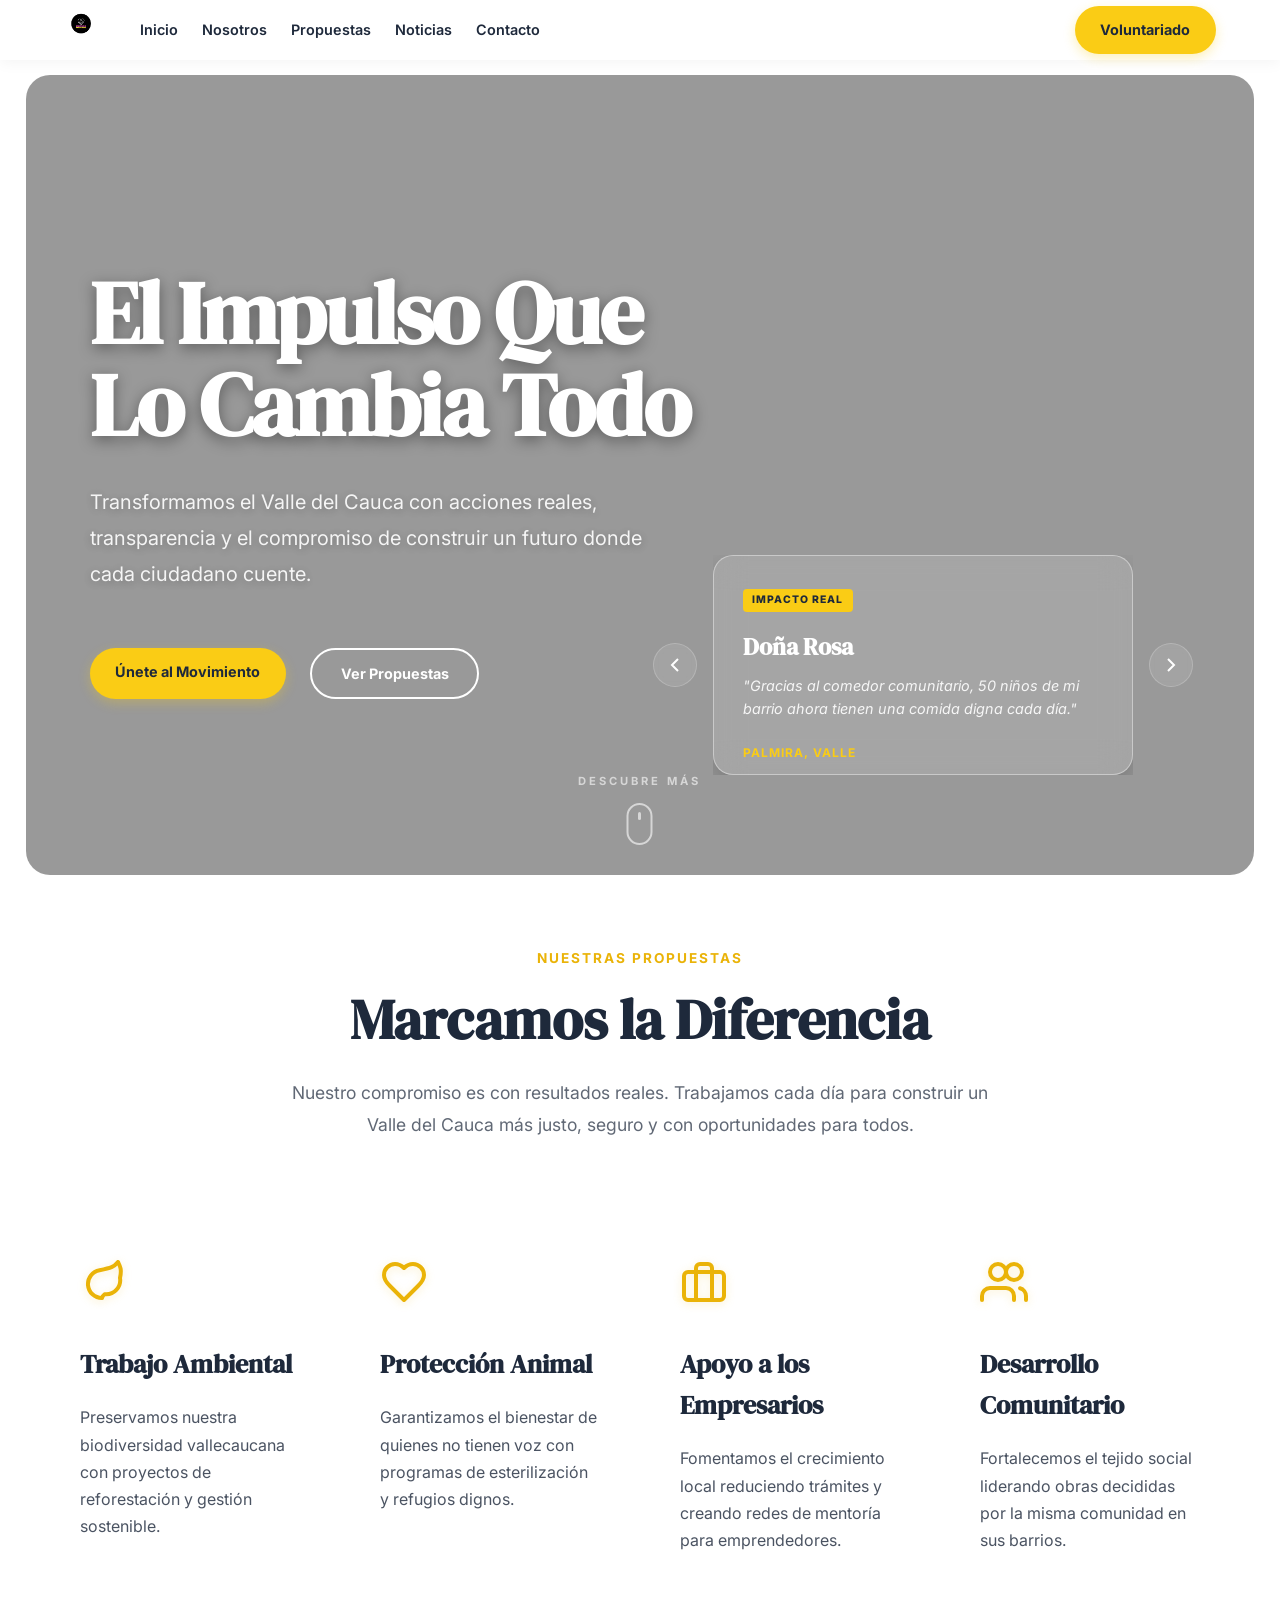
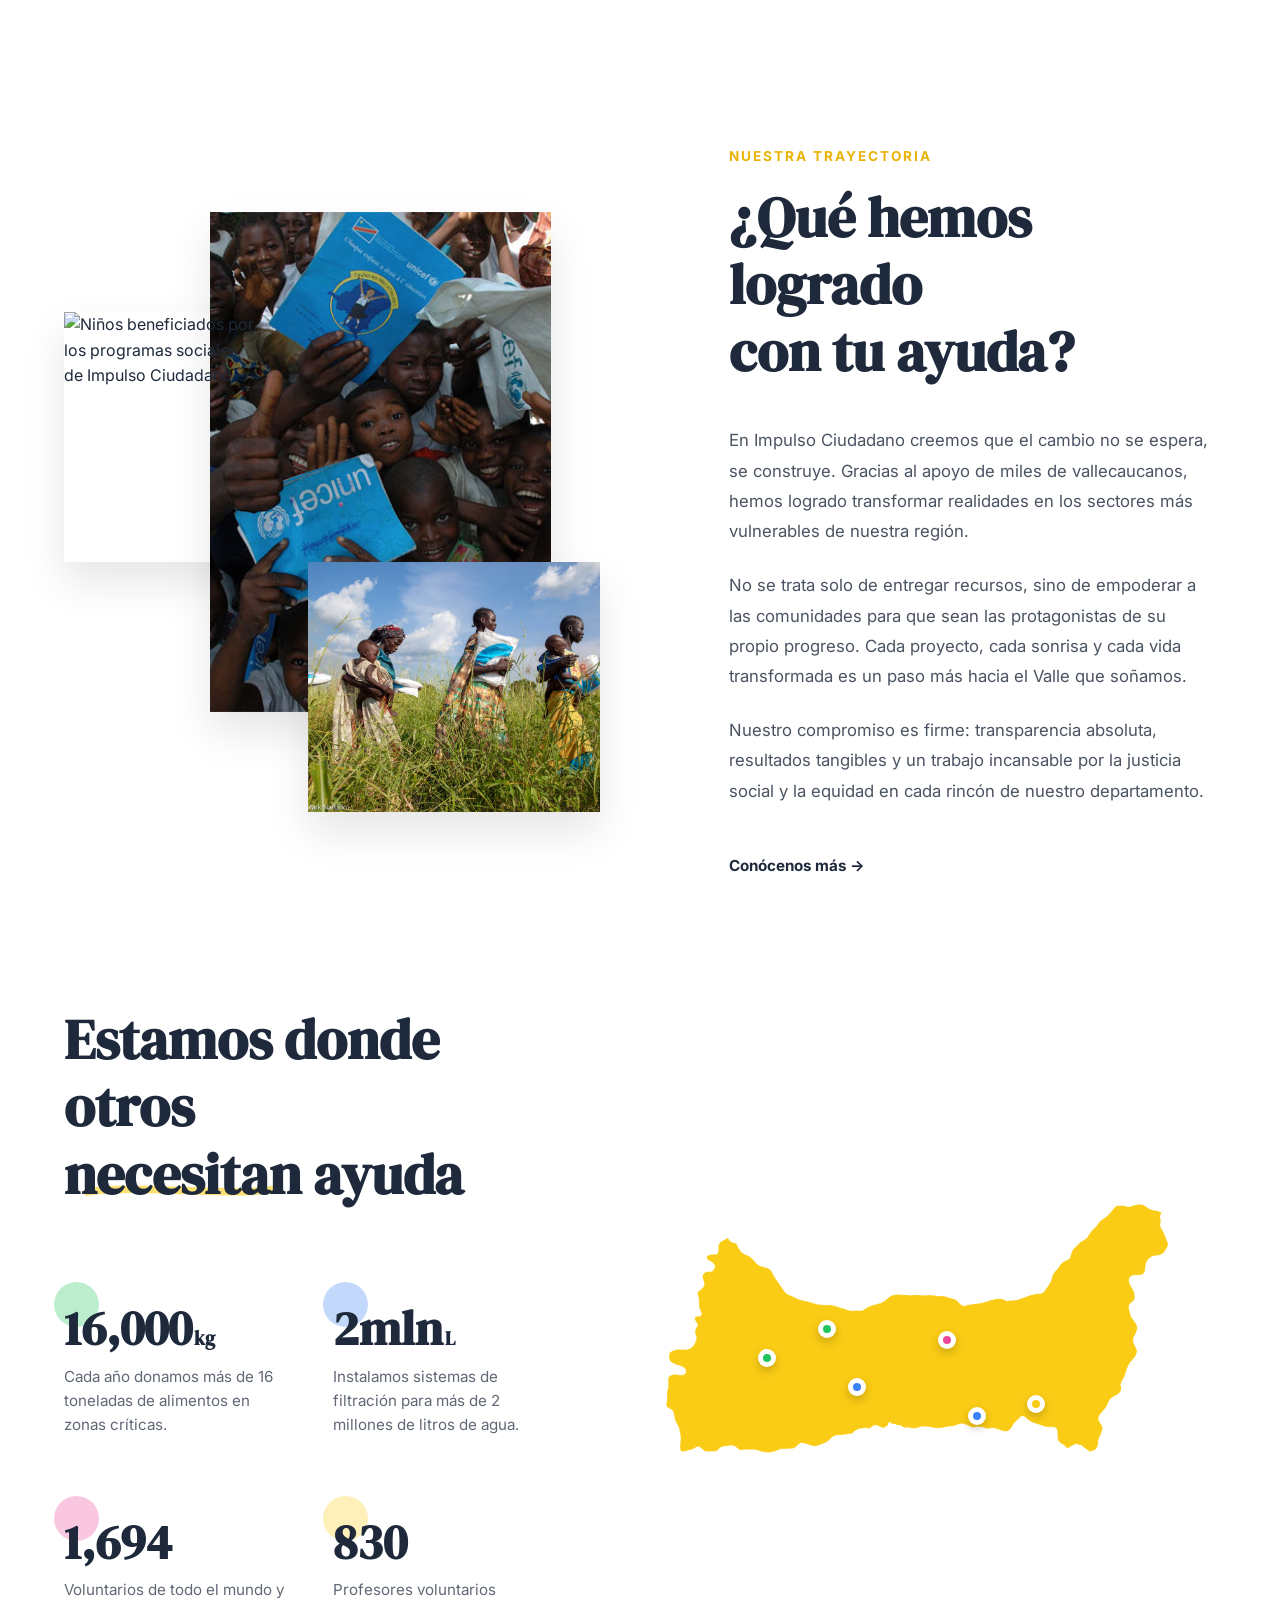
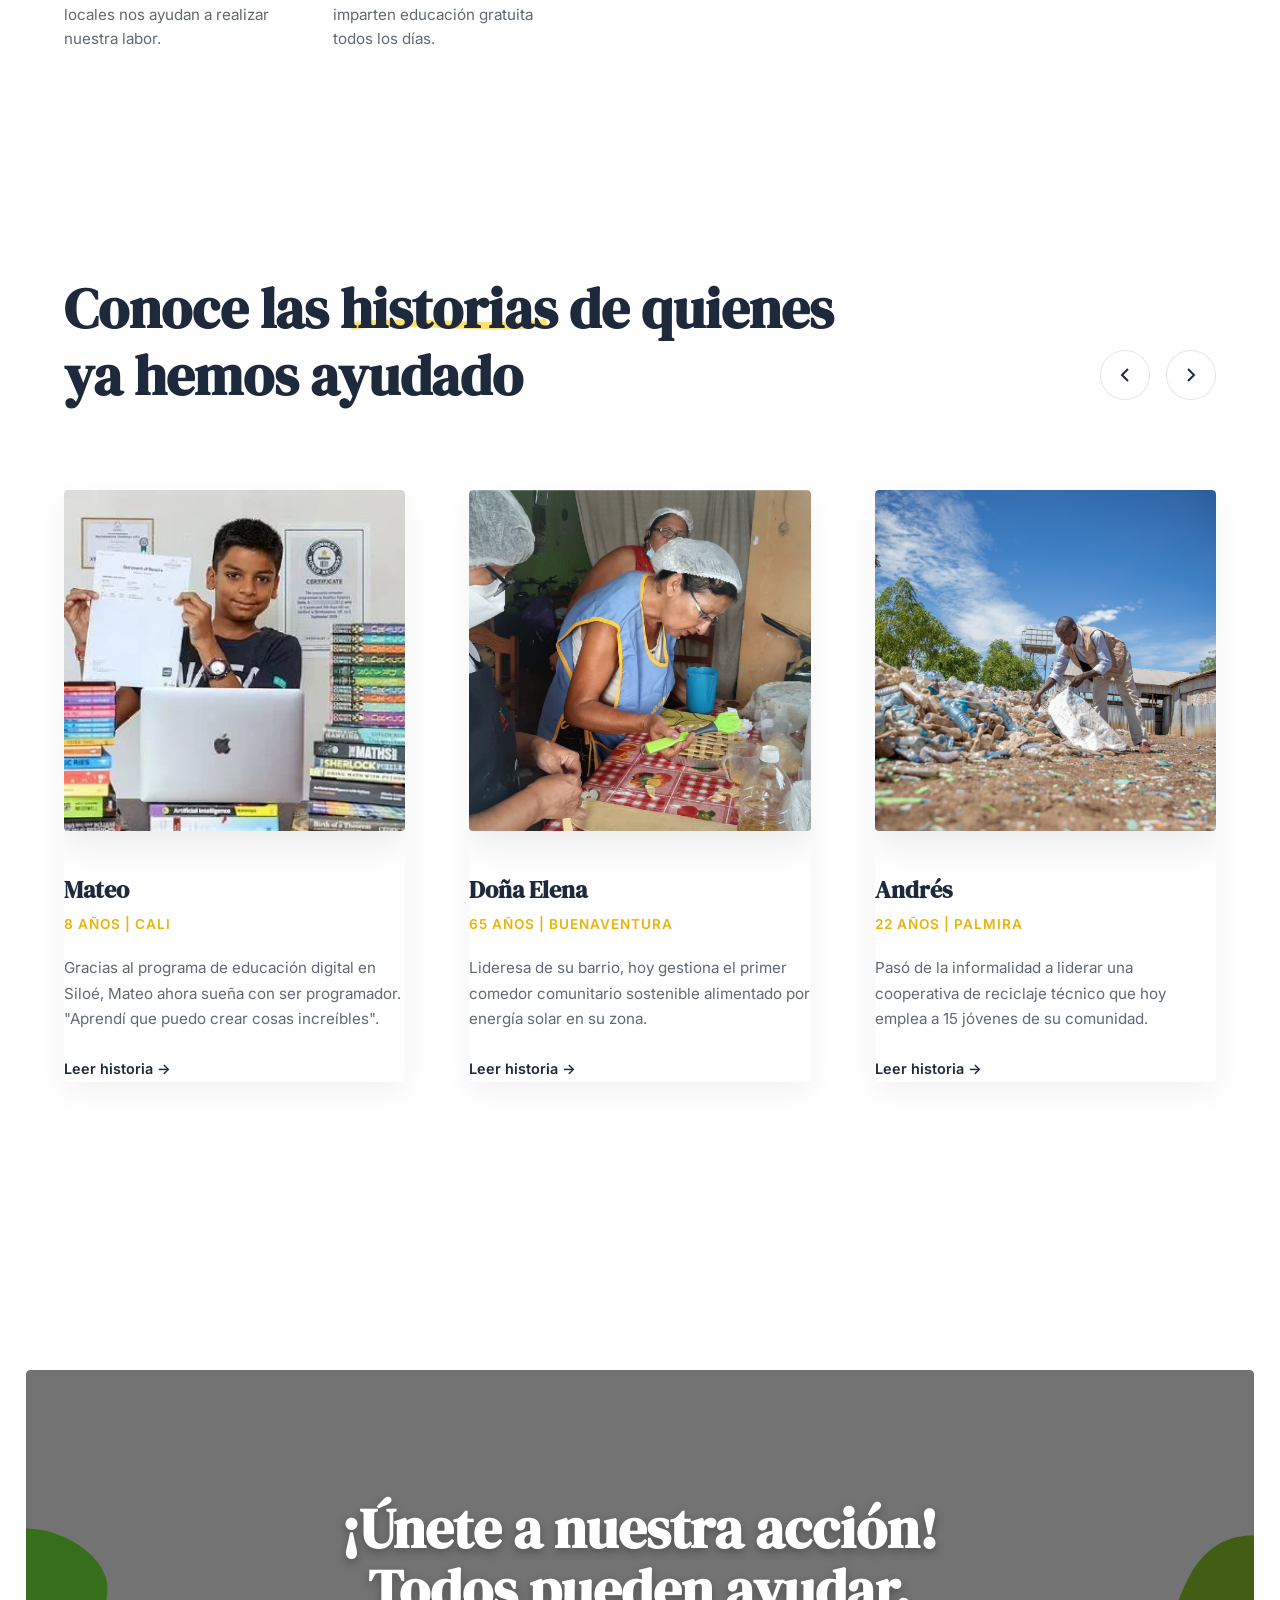
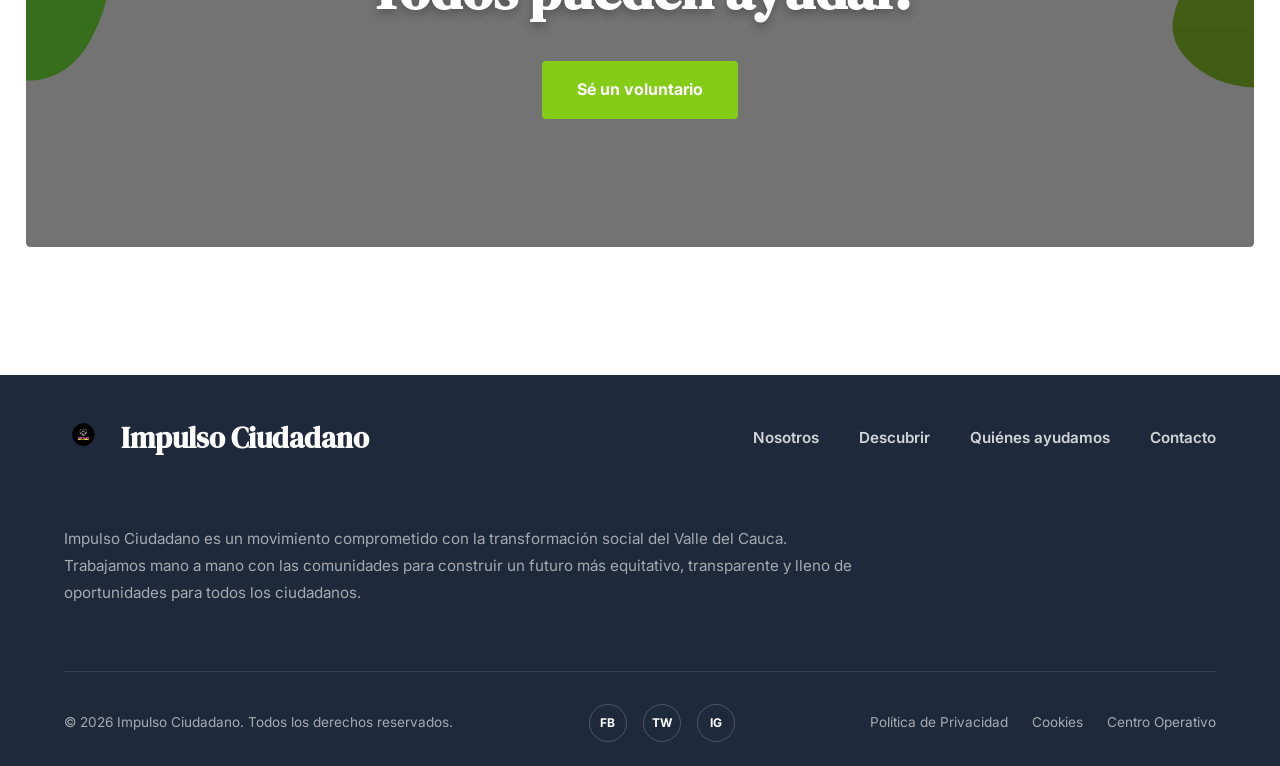
==== commit ee074d26: "Responsive completo + Centro Operativo en footer - style.css: hero-story-wrapper fluido, section/cta" ====
--- a/index.html
+++ b/index.html
@@ -43,7 +43,6 @@
 
         <!-- LADO DERECHO: Botón de llamada a la acción y Menú Móvil -->
         <div class="header-actions">
-            <a href="equipo.html" class="btn-equipo" target="_blank" rel="noopener">Equipo</a>
             <a href="#voluntariado" class="btn-primary">Voluntariado</a>
             <button class="menu-toggle" id="menu-toggle" aria-label="Abrir menú">
                 <span class="bar"></span>
@@ -438,6 +437,7 @@
             <div class="legal-links">
                 <a href="#">Política de Privacidad</a>
                 <a href="#">Cookies</a>
+                <a href="equipo.html" target="_blank" rel="noopener">Centro Operativo</a>
             </div>
         </div>
     </footer>
--- a/style.css
+++ b/style.css
@@ -387,7 +387,7 @@
   position: absolute;
   bottom: 100px;
   right: 5%;
-  width: 540px; /* Un poco más ancho para las flechas */
+  width: min(540px, 90%);
   z-index: 20;
   display: flex;
   align-items: center;
@@ -543,6 +543,14 @@
   .hero-btns {
     justify-content: center;
   }
+
+  .hero-story-wrapper {
+    position: relative;
+    bottom: auto;
+    right: auto;
+    width: 100%;
+    margin-top: 2.5rem;
+  }
 }
 
 @media (max-width: 480px) {
@@ -551,8 +559,13 @@
     padding: 0 10px;
   }
 
-  .story-card {
-    padding: 1.5rem;
+  .hero-story-wrapper {
+    gap: 0.5rem;
+  }
+
+  .story-nav-btn {
+    width: 36px;
+    height: 36px;
   }
 }
 
@@ -1317,7 +1330,7 @@
 
 .section-title {
   font-family: var(--font-titles);
-  font-size: 3.5rem;
+  font-size: clamp(2rem, 5vw, 3.5rem);
   color: var(--color-dark);
   margin-bottom: 1.5rem;
   line-height: 1.2;
@@ -1463,7 +1476,6 @@
   /* Ajustado para coincidir con el ancho del Hero */
   max-width: 1400px;
   /* Permitimos mayor expansión en pantallas grandes */
-  max-height: 485px;
   margin: 8rem auto 8rem auto;
   /* Añadimos 8rem abajo para separar del footer */
   padding: 8rem 2rem;
@@ -1508,7 +1520,7 @@
 
 .cta-title {
   font-family: var(--font-titles);
-  font-size: 3.5rem;
+  font-size: clamp(1.8rem, 5vw, 3.5rem);
   line-height: 1.1;
   margin-bottom: 2.5rem;
   font-weight: 700;
@@ -1822,4 +1834,52 @@
     display: none;
     /* Ocultamos la mancha verde decorativa en móvil */
   }
+
+  /* Hero story wrapper: apilado en móvil */
+  .hero-story-wrapper {
+    position: relative;
+    bottom: auto;
+    right: auto;
+    width: 100%;
+    margin-top: 2rem;
+    padding: 0 1rem;
+  }
+
+  /* Sección propuestas */
+  .proposals-section {
+    padding: 3rem 5% 4rem 5%;
+  }
+
+  /* Sección stories */
+  .stories-section {
+    padding: 4rem 5% 6rem 5%;
+  }
+
+  /* Footer legal links */
+  .legal-links {
+    flex-direction: column;
+    gap: 0.75rem;
+    align-items: center;
+  }
+}
+
+/* Extra pequeño: < 400px */
+@media (max-width: 400px) {
+  .hero-btns {
+    flex-direction: column;
+    align-items: stretch;
+  }
+
+  .hero-btns a {
+    text-align: center;
+  }
+
+  .stats-grid {
+    grid-template-columns: 1fr;
+  }
+
+  .footer-nav {
+    flex-wrap: wrap;
+    justify-content: center;
+  }
 }
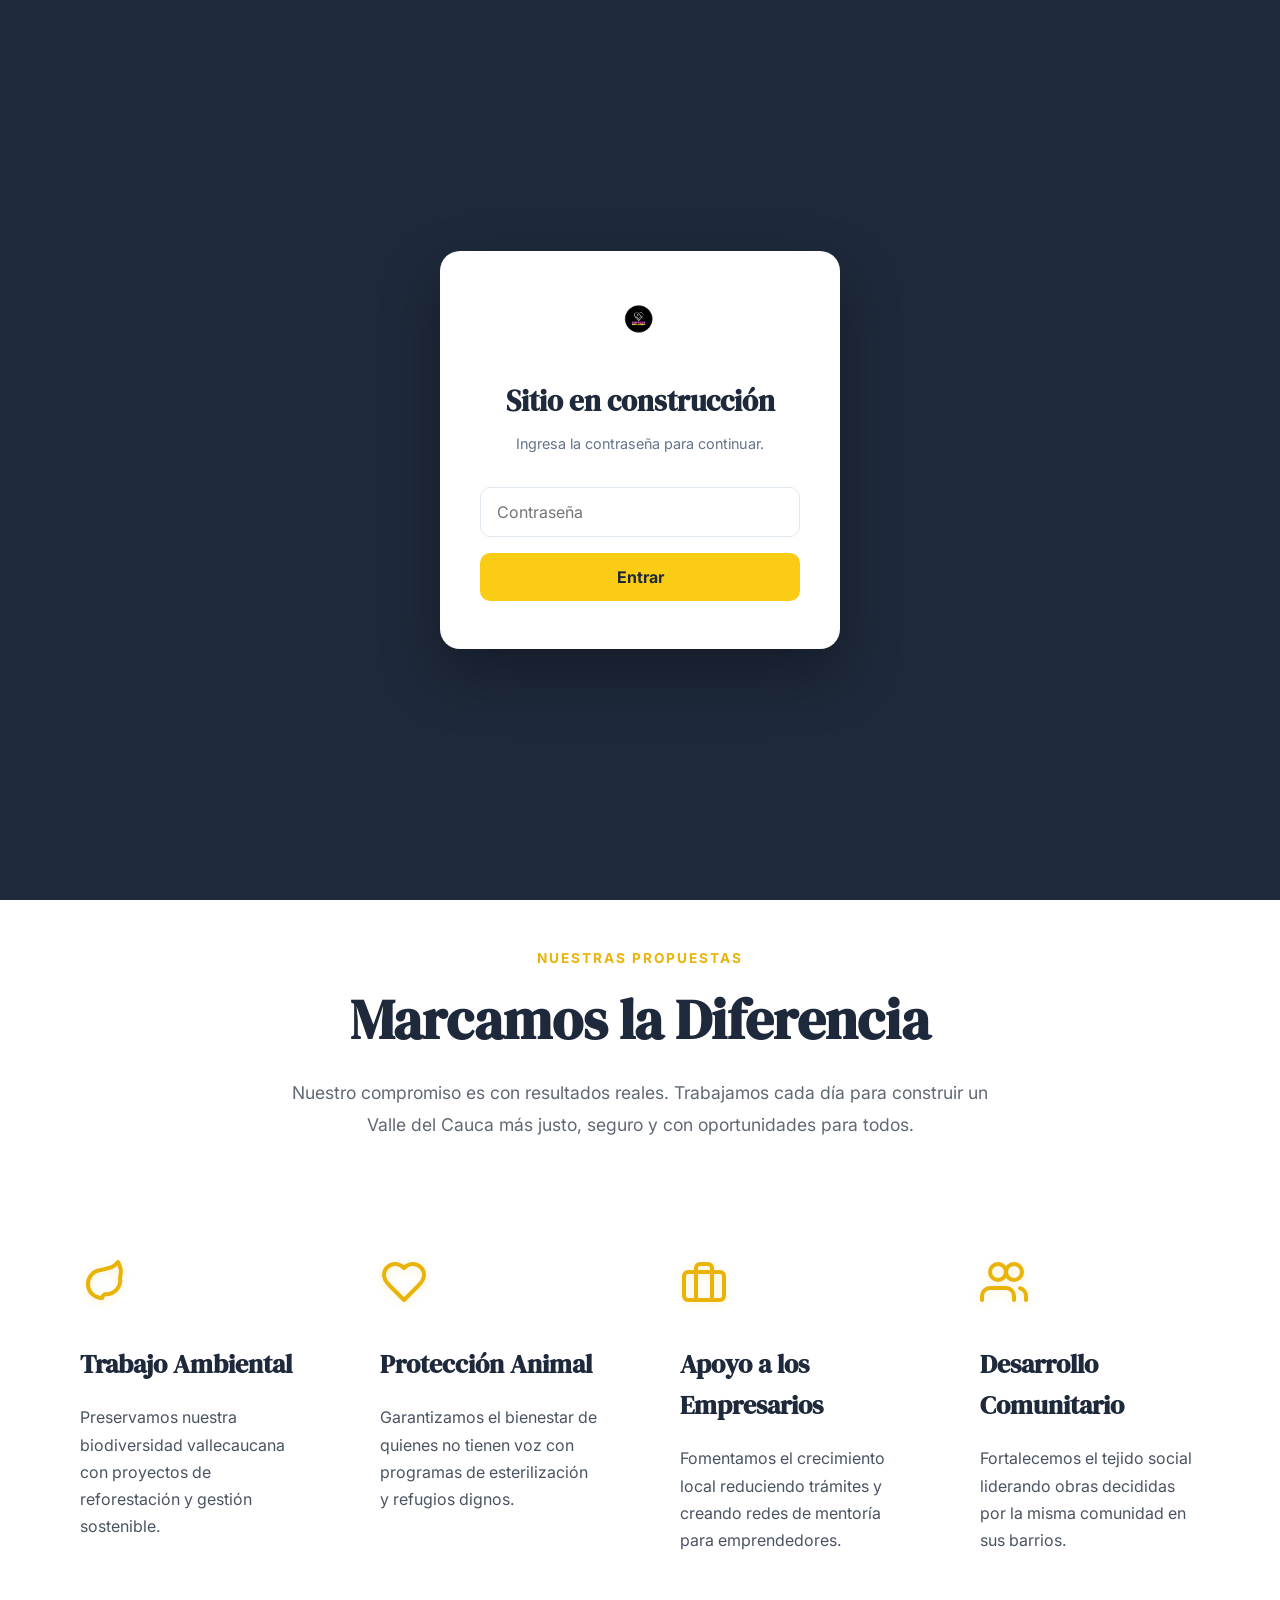
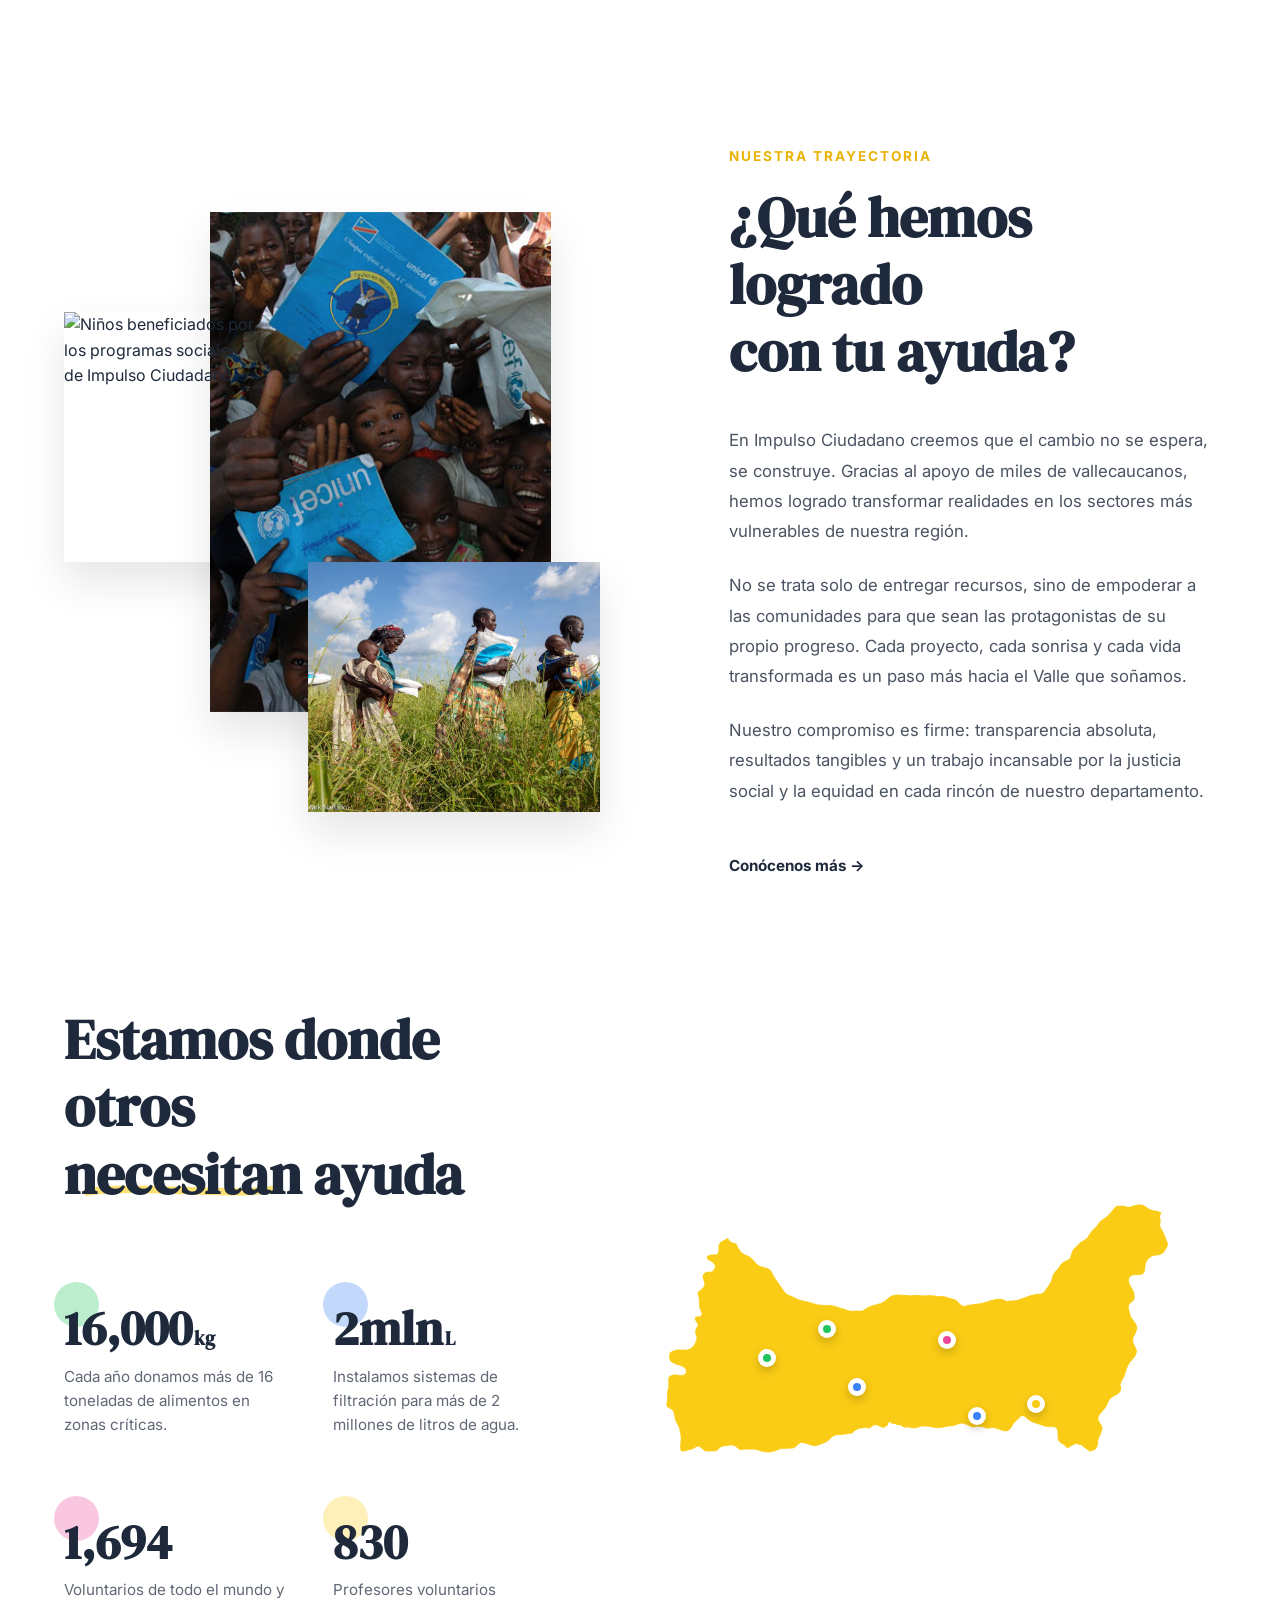
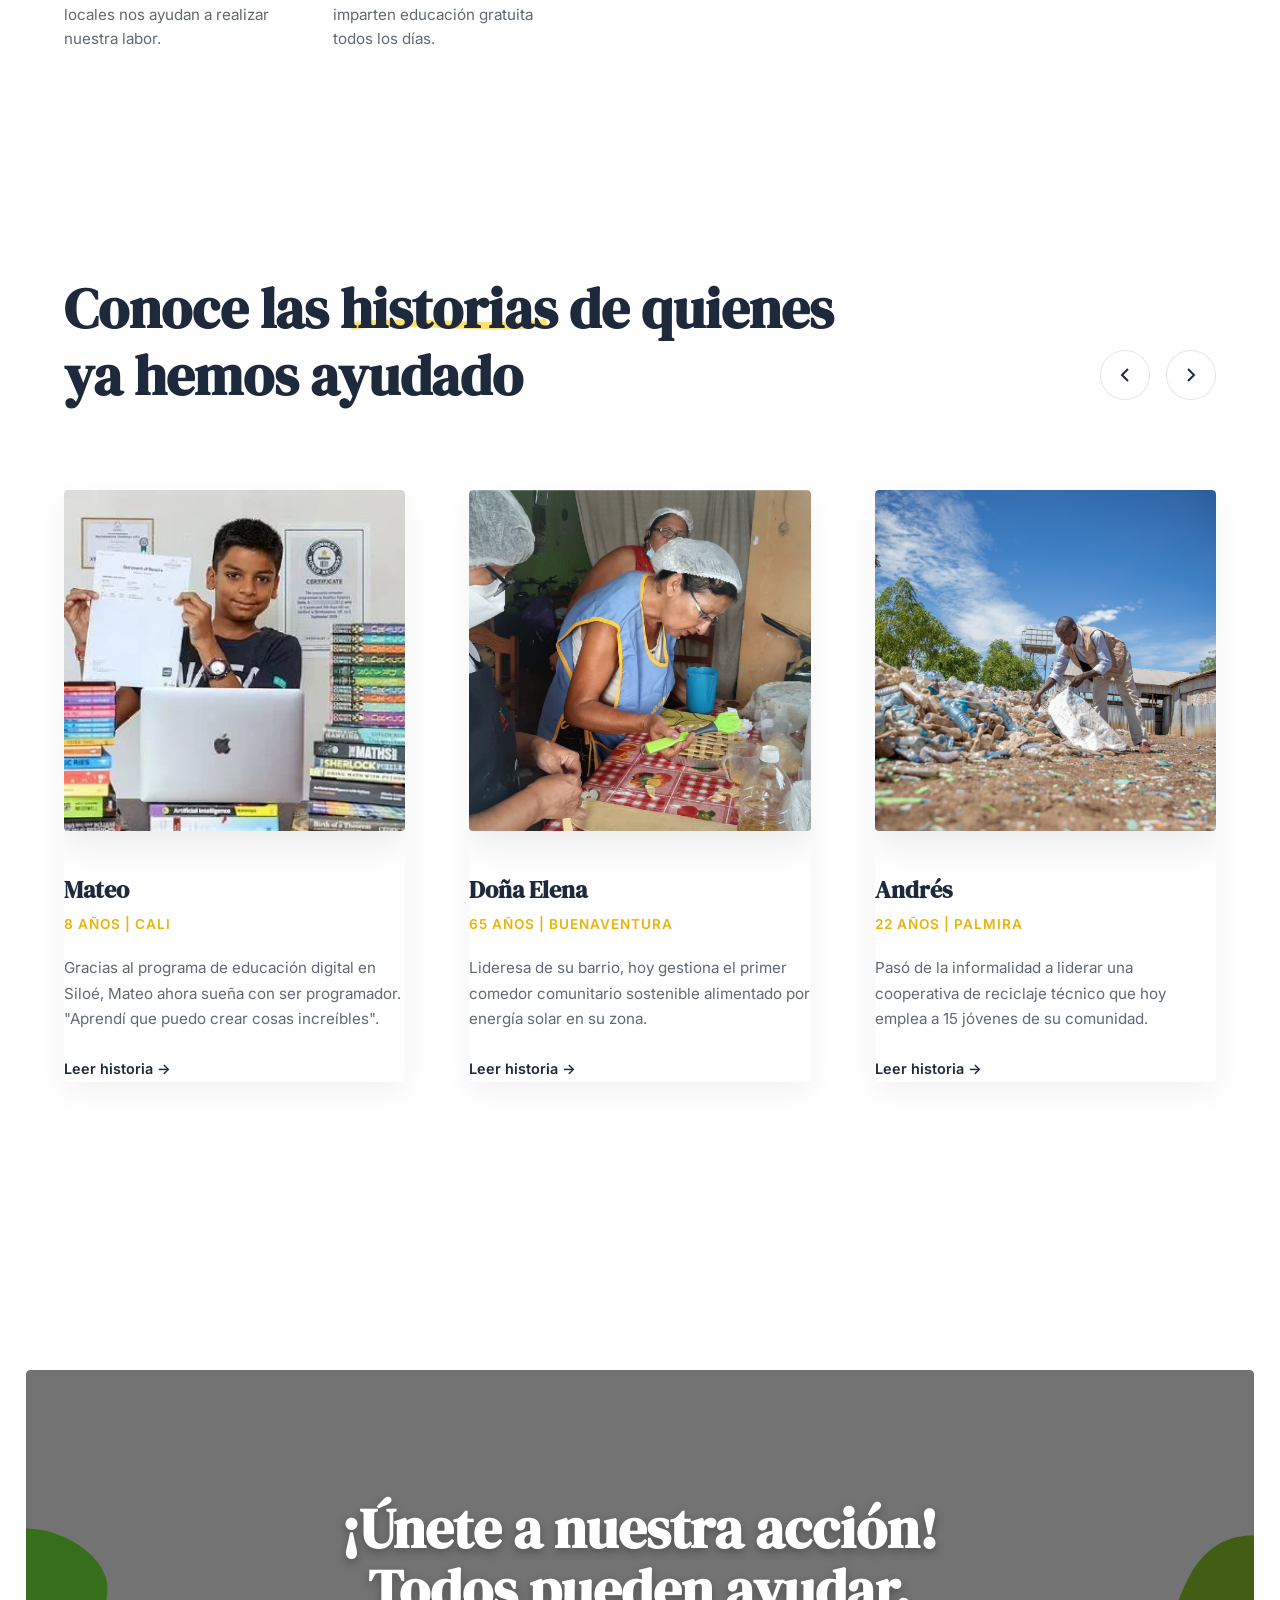
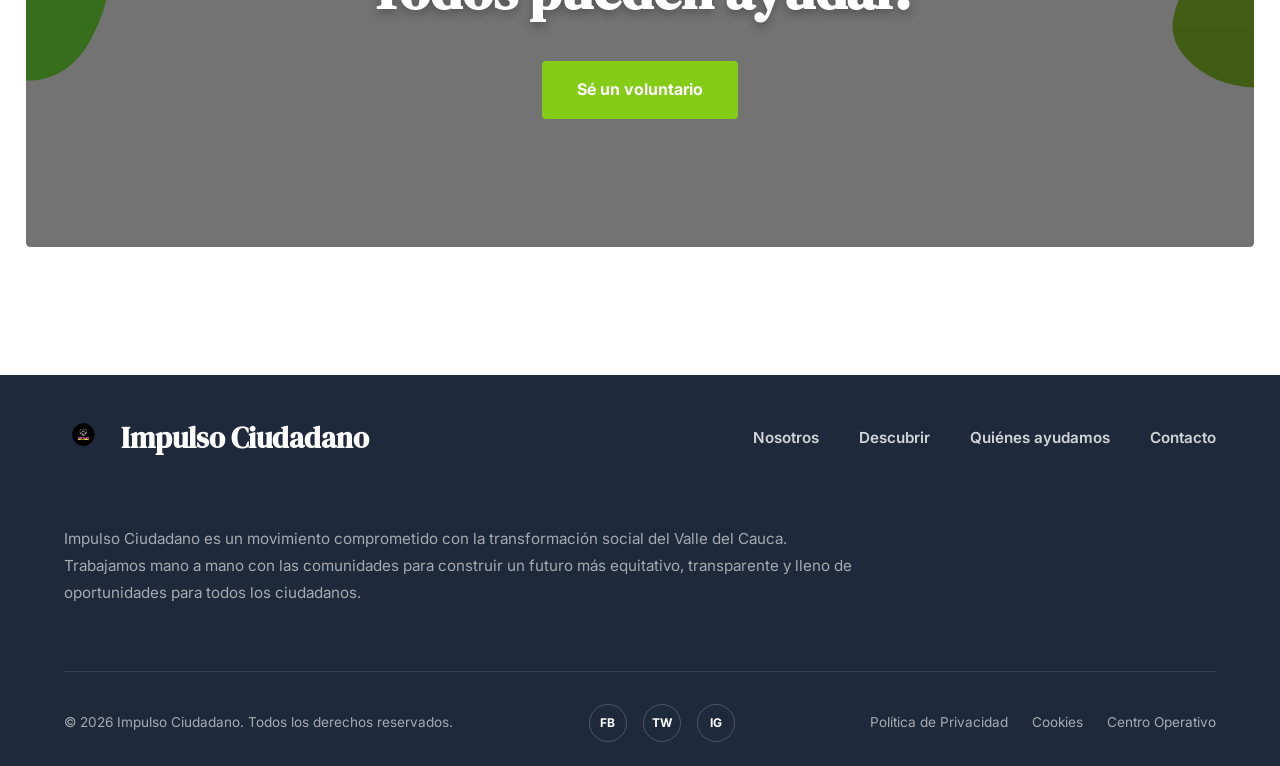
==== commit 854023dd: "Agregar pantalla de acceso con contraseña Co-Authored-By: Claude Sonnet 4.6 <noreply@anthropic.com>" ====
--- a/index.html
+++ b/index.html
@@ -18,6 +18,67 @@
 </head>
 
 <body>
+
+    <!-- PANTALLA DE ACCESO -->
+    <div id="password-gate" style="
+        position: fixed; inset: 0; z-index: 99999;
+        background: #1e293b;
+        display: flex; align-items: center; justify-content: center;
+        font-family: 'Inter', sans-serif;
+    ">
+        <div style="
+            background: #fff; border-radius: 20px; padding: 3rem 2.5rem;
+            width: 100%; max-width: 400px; text-align: center;
+            box-shadow: 0 25px 60px rgba(0,0,0,0.3);
+        ">
+            <img src="assets/logo.png" alt="Impulso Ciudadano" style="height: 48px; margin-bottom: 1.5rem;">
+            <h2 style="font-family: 'DM Serif Display', serif; font-size: 1.8rem; color: #1e293b; margin-bottom: 0.5rem;">Sitio en construcción</h2>
+            <p style="color: #64748b; font-size: 0.9rem; margin-bottom: 2rem;">Ingresa la contraseña para continuar.</p>
+            <input id="gate-input" type="password" placeholder="Contraseña" style="
+                width: 100%; padding: 0.85rem 1rem; border: 1.5px solid #e2e8f0;
+                border-radius: 10px; font-size: 1rem; outline: none;
+                margin-bottom: 1rem; font-family: inherit; box-sizing: border-box;
+                transition: border-color 0.2s;
+            " onkeydown="if(event.key==='Enter') checkPassword()">
+            <div id="gate-error" style="color: #ef4444; font-size: 0.85rem; margin-bottom: 0.75rem; display: none;">
+                Contraseña incorrecta. Intenta de nuevo.
+            </div>
+            <button onclick="checkPassword()" style="
+                width: 100%; background: #facc15; color: #1e293b;
+                border: none; border-radius: 10px; padding: 0.9rem;
+                font-size: 1rem; font-weight: 700; cursor: pointer;
+                font-family: inherit; transition: background 0.2s;
+            " onmouseover="this.style.background='#eab308'" onmouseout="this.style.background='#facc15'">
+                Entrar
+            </button>
+        </div>
+    </div>
+
+    <script>
+        (function() {
+            if (sessionStorage.getItem('ic_auth') === '1') {
+                document.getElementById('password-gate').style.display = 'none';
+            }
+            document.getElementById('gate-input').addEventListener('focus', function() {
+                this.style.borderColor = '#facc15';
+            });
+            document.getElementById('gate-input').addEventListener('blur', function() {
+                this.style.borderColor = '#e2e8f0';
+            });
+        })();
+
+        function checkPassword() {
+            var val = document.getElementById('gate-input').value;
+            if (val === '158969') {
+                sessionStorage.setItem('ic_auth', '1');
+                document.getElementById('password-gate').style.display = 'none';
+            } else {
+                document.getElementById('gate-error').style.display = 'block';
+                document.getElementById('gate-input').value = '';
+                document.getElementById('gate-input').focus();
+            }
+        }
+    </script>
 
     <!-- 1. BARRA DE NAVEGACIÓN (HEADER) -->
     <header class="navbar" id="navbar">
